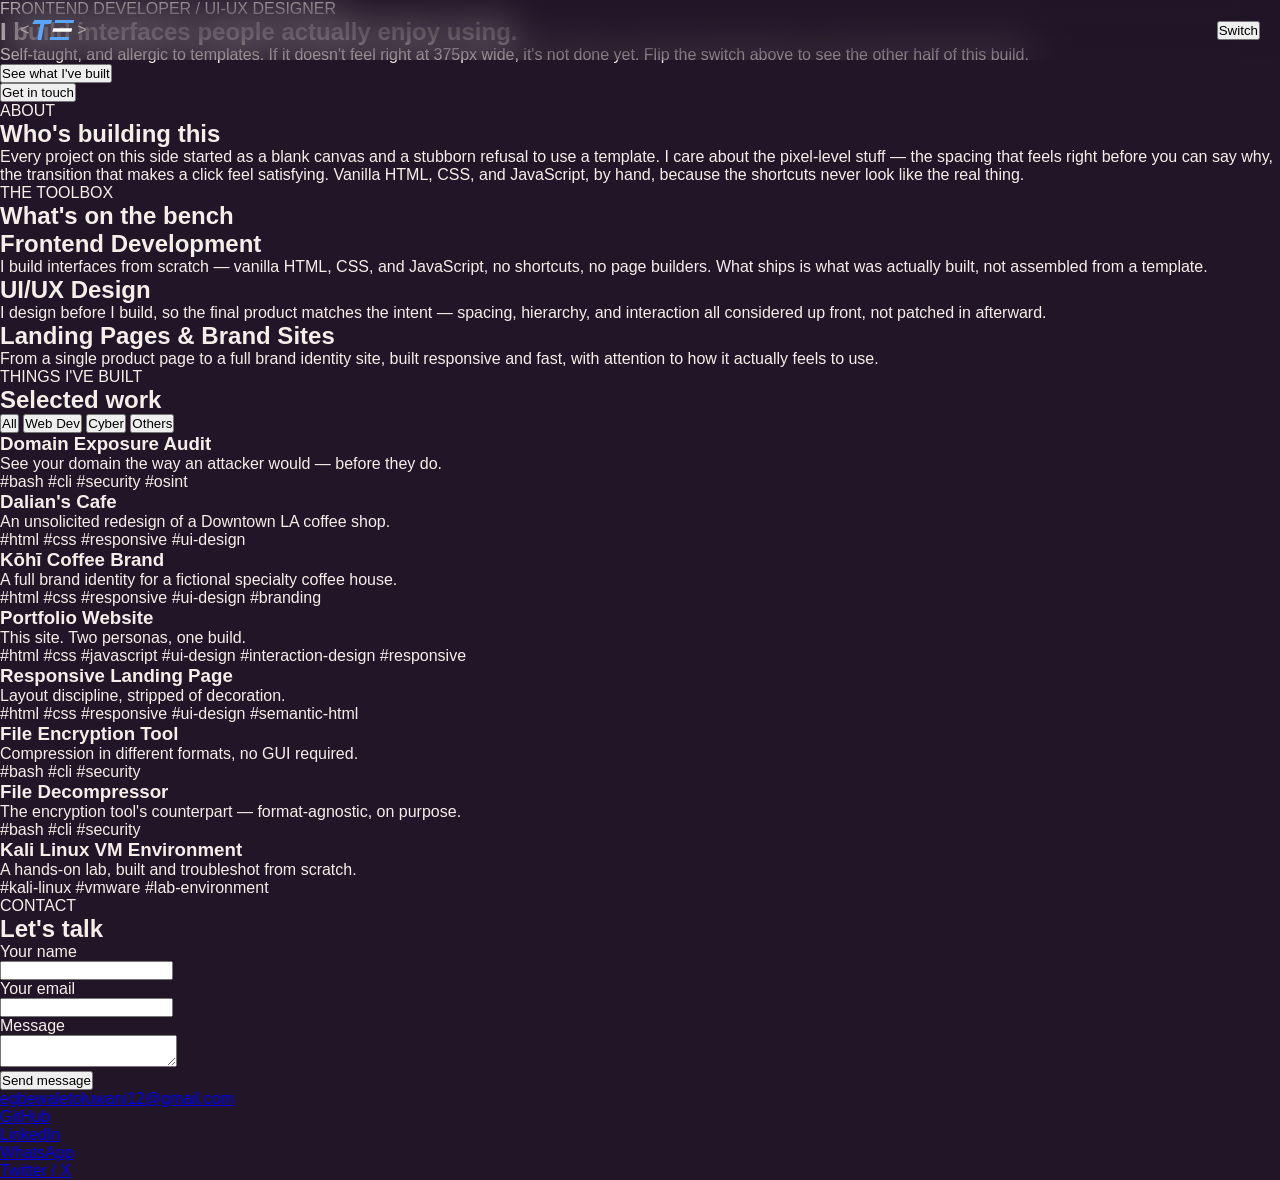
==== index.html @ 956146c7 "Add files via upload" ====
<!DOCTYPE html>
<html lang="en" data-mode="studio">
<head>
    <meta charset="UTF-8">
    <meta name="viewport" content="width=device-width, initial-scale=1.0">
    <title>Egbewale Toluwani</title>
    <link rel="shortcut icon" href="assets/img/photo_2026-06-14_12-41-26.jpg" type="image/x-icon">
    <link rel="stylesheet" href="css/theme.css">
    <link rel="stylesheet" href="css/main.css">
    <link rel="preconnect" href="https://fonts.googleapis.com">
    <link rel="preconnect" href="https://fonts.gstatic.com" crossorigin>
    <link href="https://fonts.googleapis.com/css2?family=JetBrains+Mono:ital,wght@0,100..800;1,100..800&display=swap" rel="stylesheet">
    <link href="https://fonts.googleapis.com/css2?family=Fraunces:ital,opsz,wght@0,9..144,100..900;1,9..144,100..900&display=swap" rel="stylesheet">
    <link href="https://fonts.googleapis.com/css2?family=Public+Sans:ital,wght@0,100..900;1,100..900&display=swap" rel="stylesheet">
</head>
<body>
    <header>
        <a href="#hero">
            <div class="logo">
                < <div class="logo-t"></div><div class="logo-e"><div class="logo-e-line"></div><div class="logo-e-line"></div><div class="logo-e-line"></div></div>>
            </div>
        </a>
        <button id="switchMode">Switch</button>
    </header>


    <section id="hero">
        <span id="hero-eyebrow" class="eyebrow"></span>
        <h1 id="hero-line"></h1>
        <p id="hero-lead"></p>
        <a href="#projects"><button>See what I've built</button></a>
        <br>
        <a href="#contact"><button>Get in touch</button></a>
    </section>


    <section id="about">
        <span class="eyebrow">ABOUT</span>
        <h2 class="heading">Who's building this</h2>
        <p id="about-bio"></p>
    </section>


    <section id="toolbox">
        <span class="eyebrow">THE TOOLBOX</span>
        <h2 id="bring-heading" class="heading"></h2>
        <div id="roles-grid"></div>
    </section>


    <section id="projects">
        <span class="eyebrow">THINGS I'VE BUILT</span>
        <h2 class="heading">Selected work</h2>
        <div class="filter-row">
            <button class="filter-chip" data-filter="all">All</button>
            <button class="filter-chip" data-filter="webdev">Web Dev</button>
            <button class="filter-chip" data-filter="cyber">Cyber</button>
            <button class="filter-chip" data-filter="others">Others</button>
        </div>
        <div id="projects-grid"></div>
    </section>


    <section id="contact">
        <span class="eyebrow">CONTACT</span>
        <h2 class="heading">Let's talk</h2>
        <div id="contact-body">
            <form action="" method="post">
                <p>Your name</p>
                <input type="text" required>
                <p>Your email</p>
                <input type="email" name="" id="" required>
                <p>Message</p>
                <textarea name="" id=""></textarea>
                <br>
                <button type="submit">Send message</button>
            </form>
            <div class="links" style="display: flex; flex-direction: column;">
                <a href="mailto:egbewaletoluwani12@gmail.com">egbewaletoluwani12@gmail.com</a>
                <a href="https://github.com/EgbewaleToluwani">GitHub</a>
                <a href="https://www.linkedin.com/in/toluwani-egbewale-62b331400">LinkedIn</a>
                <a href="https://wa.me/2348104791861">WhatsApp</a>
                <a href="https://x.com/toluegbewale">Twitter / X</a>
            </div>
        </div>
    </section>


    <script src="js/data/projects.js"></script>
    <script src="js/data/roles.js"></script>
    <script src="js/data/copy.js"></script>
    <script src="js/main.js"></script>
</body>
</html>
---- css/theme.css ----
:root[data-mode="studio"] {
    --bg: #211527;
    --text: #f6efe9;
    --accent: #ff7a66;
    --eyebrow: #AA544E;
    --margin-top: 190px;
    --heroLineSize: 41px;
    --heroLineFont: 'Times New Roman', Times, serif;
    --heroLineLineHeight: 45px;
    --white: #F6EFE9;
    --heroLeadColor: #C5B3C9;
    --heroLeadFont: Arial;
    --heroLeadSize: 14px;
    --projectsButton: #FD8265, #F5B061;
    --contactButtonBorder: #FD8265;
    --headingsFont:  "Fraunces", serif;
    --aboutBioColor: #C5B3C9;
    --aboutBioFont: "Public Sans", sans-serif;
    --aboutBioHeight: 26px;
    --roleCardBack: #34213C;
    --roleCardHead: "Fraunces", serif;
    --roleCardHeadC: #F4B860;
    --roleCardBody: "Public Sans", sans-serif;
    --roleCardBodyC: #C5B3C9;
    --filterChipBack: #2C1C33;
    --tagsBack: #512D42;
}

:root[data-mode="ops"] {
    --bg: #071a1d;
    --text: #e4fbf5;
    --accent: #39e1c9;
    --eyebrow: #29A292;
    --margin-top: 130px;
    --heroLineSize: 41px;
    --heroLineFont: "JetBrains Mono", monospace;
    --heroLineLineHeight: 47px;
    --white: #E4FBF5;
    --heroLeadColor: #7FB8AE;
    --heroLeadFont: "JetBrains Mono", monospace;
    --heroLeadSize: 14px;
    --projectsButton: #50DCB9, #DABD5C;
    --contactButtonBorder: #185D57;
    --headingsFont:  "JetBrains Mono", monospace;
    --aboutBioColor: #7FB8AE;
    --aboutBioFont: "JetBrains Mono", monospace;
    --aboutBioHeight: 28px;
    --roleCardBack: #103038;
    --roleCardHead: "JetBrains Mono", monospace;
    --roleCardHeadC: #F2B84B;
    --roleCardBody: "JetBrains Mono", monospace;
    --roleCardBodyC: #7FB8AE;
    --filterChipBack: #0D262A;
    --tagsBack: #16484C;
}

body {
    background: var(--bg);
    color: var(--text);
    font-family: sans-serif;
    transition: background 400ms ease, color 400ms ease;
}

/* 
F6EFE9
TNR
40px




*/
---- css/main.css ----
* {
    margin: 0;
    padding: 0;
    box-sizing: border-box;
}

header {
    position: fixed;
    top: 0;
    left: 0;
    z-index: 10;
    width: 100%;
    height: 60px;
    padding: 0 20px;
    backdrop-filter: blur(20px);
    display: flex;
    align-items: center;
    justify-content: space-between;

}

header a {
    text-decoration: none;
    color: #AEA5A7;
}

.logo {
    display: flex;
    align-items: center;
}

.logo-t {
    margin-left: 3px;
    background: #58A6FF;
    height: 20px;
    width: 20px;
    clip-path: polygon(10% 0, 100% 0, 90% 20%, 60% 20%, 45% 100%, 25% 100%, 40% 20%, 0 20%);
}

.logo-e {
    display: flex;
    flex-direction: column;
    gap: 5px;
    margin-right: 3px;
}

.logo-e-line {
    background: #58A6FF;
    height: 3.5px;
    width: 20px;
    clip-path: polygon(5% 0, 100% 0, 95% 100%, 0 100%);
}

.logo-e-line:first-of-type {
    margin-left: 2px;
}

.logo-e-line:nth-of-type(2) {
    margin-left: 0px;
    background: white;
}

.logo-e-line:last-of-type {
    margin-left: -3px;
}










@media (max-width: 768px) {
    header {
        font-size: 12px;
    }

    .logo-t {
        width: 15px;
        height: 15px;
    }

    .logo-e {
        gap: 3px;
    }

    .logo-e-line {
        width: 15px;
        height: 3px;
    }

    section {
        margin-bottom: 155px;
    }

    #hero {
        margin-top: var(--margin-top);
        padding: 0 25px;
    }

    .eyebrow {
        color: var(--accent);
        font-size: 12.6px;
        font-family: "JetBrains Mono", monospace;
        letter-spacing: 0.5px;
    }

    #hero-line {
        margin: 20px 0;
        color: var(--white);
        line-height: var(--heroLineLineHeight);
        font-size: var(--heroLineSize);
        font-family: var(--heroLineFont)
    }

    #hero-lead {
        color: var(--heroLeadColor);
        font-size: var(--heroLeadSize);
        font-family: var(--heroLeadFont);
        line-height: 23px;
    }

    #hero button  {
        padding: 15px 20px;
        border-radius: 25px;
        font-family: "JetBrains Mono", monospace;
        font-size: 14px;
    }

    #hero a:first-of-type button {
        background: linear-gradient(90deg, var(--projectsButton));
        border: none;
        margin: 20px 0 10px;
    }

    #hero a:last-of-type button {
        border: 2px solid var(--contactButtonBorder);
        color: var(--white);
        background: transparent;
    }

    .heading {
        font-family: var(--headingsFont);
        font-size: 30px;
        margin: 10px 0 35px;
        color: var(--white);
    }

    #about-bio {
        color: var(--aboutBioColor);
        font-family: var(--aboutBioFont);
        line-height: var(--aboutBioHeight);
    }

    .role-card {
        background: var(--roleCardBack);
        margin-bottom: 20px;
        padding: 20px 25px;
        border-radius: 20px;
    }

    .role-card h2 {
        color: var(--roleCardHeadC);
        font-size: 22px;
        font-family: var(--roleCardHead);
        margin-bottom: 10px;
    }

    .role-card p {
        font-size: 14px;
        font-family: var(--roleCardBody);
        color: var(--roleCardBodyC);
        line-height: 20px;
    }

    .filter-chip {
        padding: 8px 12px;
        border-radius: 25px;
        font-family: "JetBrains Mono", monospace;
        font-size: 14px;
        margin-bottom: 20px;
        background: var(--filterChipBack);
        border: none;
        color: var(--roleCardBodyC);
    }

    .active {
        background: linear-gradient(90deg, var(--projectsButton));
        color: black;
    }

    .project-card {
        background: var(--roleCardBack);
        margin-bottom: 20px;
        padding: 20px 25px;
        border-radius: 20px;
    }

    .project-card h3 {
        color: var(--white);
        font-family: var(--roleCardHead);
        font-size: 22px;
    }

    .project-card p {
        color: var(--roleCardBodyC);
        font-family: var(--aboutBioFont);
        font-size: 14px;
        margin: 10px 0 15px;
    }

    .project-card span {
        margin-right: 5px;
        line-height: 35px;
        color: var(--accent);
        background: var(--tagsBack);
        padding: 5px 10px;
        border-radius: 20px;
        font-size: 14px;
    }
}
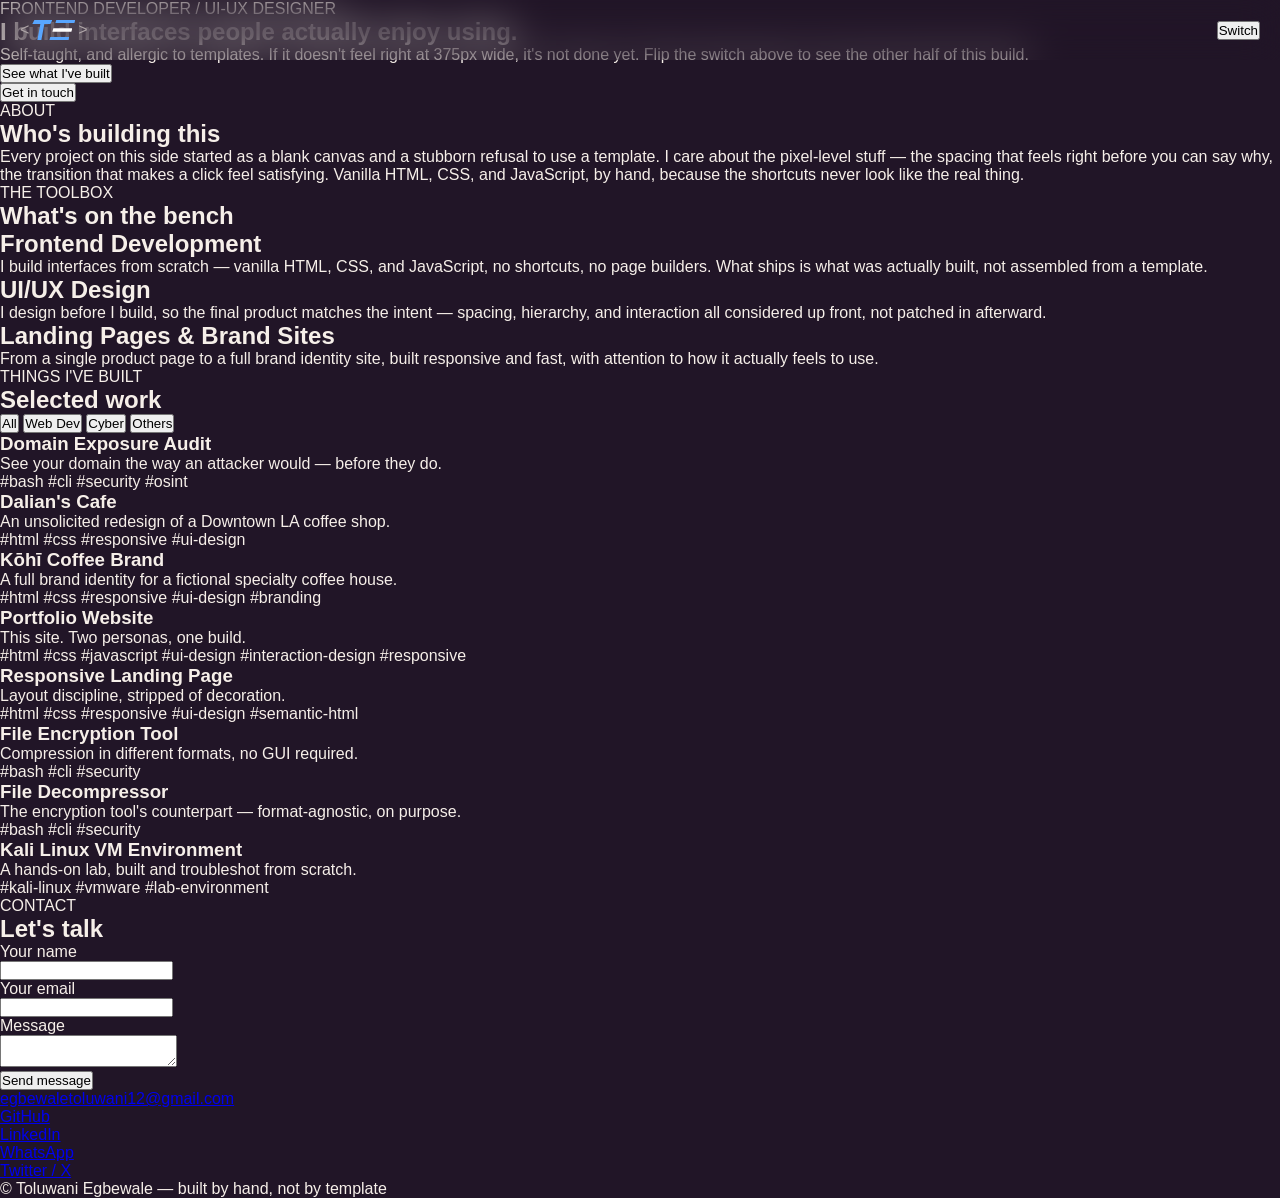
==== commit b9ba289f: "Add files via upload" ====
--- a/index.html
+++ b/index.html
@@ -71,7 +71,7 @@
                 <p>Your email</p>
                 <input type="email" name="" id="" required>
                 <p>Message</p>
-                <textarea name="" id=""></textarea>
+                <textarea name="" id="" required></textarea>
                 <br>
                 <button type="submit">Send message</button>
             </form>
@@ -85,6 +85,8 @@
         </div>
     </section>
 
+    <footer class="site-footer">© Toluwani Egbewale — built by hand, not by template</footer>
+
 
     <script src="js/data/projects.js"></script>
     <script src="js/data/roles.js"></script>
--- a/css/theme.css
+++ b/css/theme.css
@@ -5,11 +5,11 @@
     --eyebrow: #AA544E;
     --margin-top: 190px;
     --heroLineSize: 41px;
-    --heroLineFont: 'Times New Roman', Times, serif;
+    --heroLineFont: "Fraunces", serif;
     --heroLineLineHeight: 45px;
     --white: #F6EFE9;
     --heroLeadColor: #C5B3C9;
-    --heroLeadFont: Arial;
+    --heroLeadFont: "Public Sans", sans-serif;
     --heroLeadSize: 14px;
     --projectsButton: #FD8265, #F5B061;
     --contactButtonBorder: #FD8265;
@@ -24,6 +24,9 @@
     --roleCardBodyC: #C5B3C9;
     --filterChipBack: #2C1C33;
     --tagsBack: #512D42;
+    --formTextColor: #C5B3C9;
+    --formInputBack: #2C1C33;
+    --footerColor: #C5B3C9;
 }
 
 :root[data-mode="ops"] {
@@ -52,6 +55,9 @@
     --roleCardBodyC: #7FB8AE;
     --filterChipBack: #0D262A;
     --tagsBack: #16484C;
+    --formTextColor: #7FB8AE;
+    --formInputBack: #0D262A;
+    --footerColor: #7FB8AE;
 }
 
 body {
--- a/css/main.css
+++ b/css/main.css
@@ -52,7 +52,7 @@
 }
 
 .logo-e-line:first-of-type {
-    margin-left: 2px;
+    margin-left: 3px;
 }
 
 .logo-e-line:nth-of-type(2) {
@@ -221,4 +221,72 @@
         border-radius: 20px;
         font-size: 14px;
     }
+
+    #contact {
+        margin-bottom: 85px;
+    }
+
+    form p {
+        color: var(--formTextColor);
+        font-size: 13px;
+        font-family: "JetBrains Mono", monospace;;
+    }
+
+    form input {
+        width: 100dvw;
+        height: 45px;
+        border-radius: 10px;
+        padding-left: 10px;
+        margin: 5px 0 15px;
+        background: var(--formInputBack);
+        border: none;
+        color: var(--white);
+    }
+
+    form textarea {
+        min-width: 100dvw;
+        max-width: 100dvw;
+        min-height: 120px;
+        border-radius: 10px;
+        padding-top: 10px;
+        padding-left: 10px;
+        margin: 5px 0 20px;
+        background: var(--formInputBack);
+        border: none;
+        color: var(--white);
+    }
+
+    form button {
+        width: 100dvw;
+        background: linear-gradient(90deg, var(--projectsButton));
+        height: 45px;
+        border-radius: 20px;
+        text-align: start;
+        padding-left: 20px;
+        font-family: "JetBrains Mono", monospace;
+        font-size: 14px;
+    }
+
+    .links {
+        margin-top: 40px;
+    }
+
+    .links a {
+        margin-bottom: 10px;
+        background: linear-gradient(90deg, var(--projectsButton) 90%);
+        -webkit-background-clip: text;
+        -webkit-text-fill-color: transparent;
+        text-decoration: none;
+        font-family: "JetBrains Mono", monospace;
+        font-size: 14px;
+    }
+
+    footer {
+        color: var(--footerColor);
+        font-family: "JetBrains Mono", monospace;
+        font-size: 13px;
+        text-align: center;
+        line-height: 22px;
+        padding-bottom: 25px;
+    }
 }
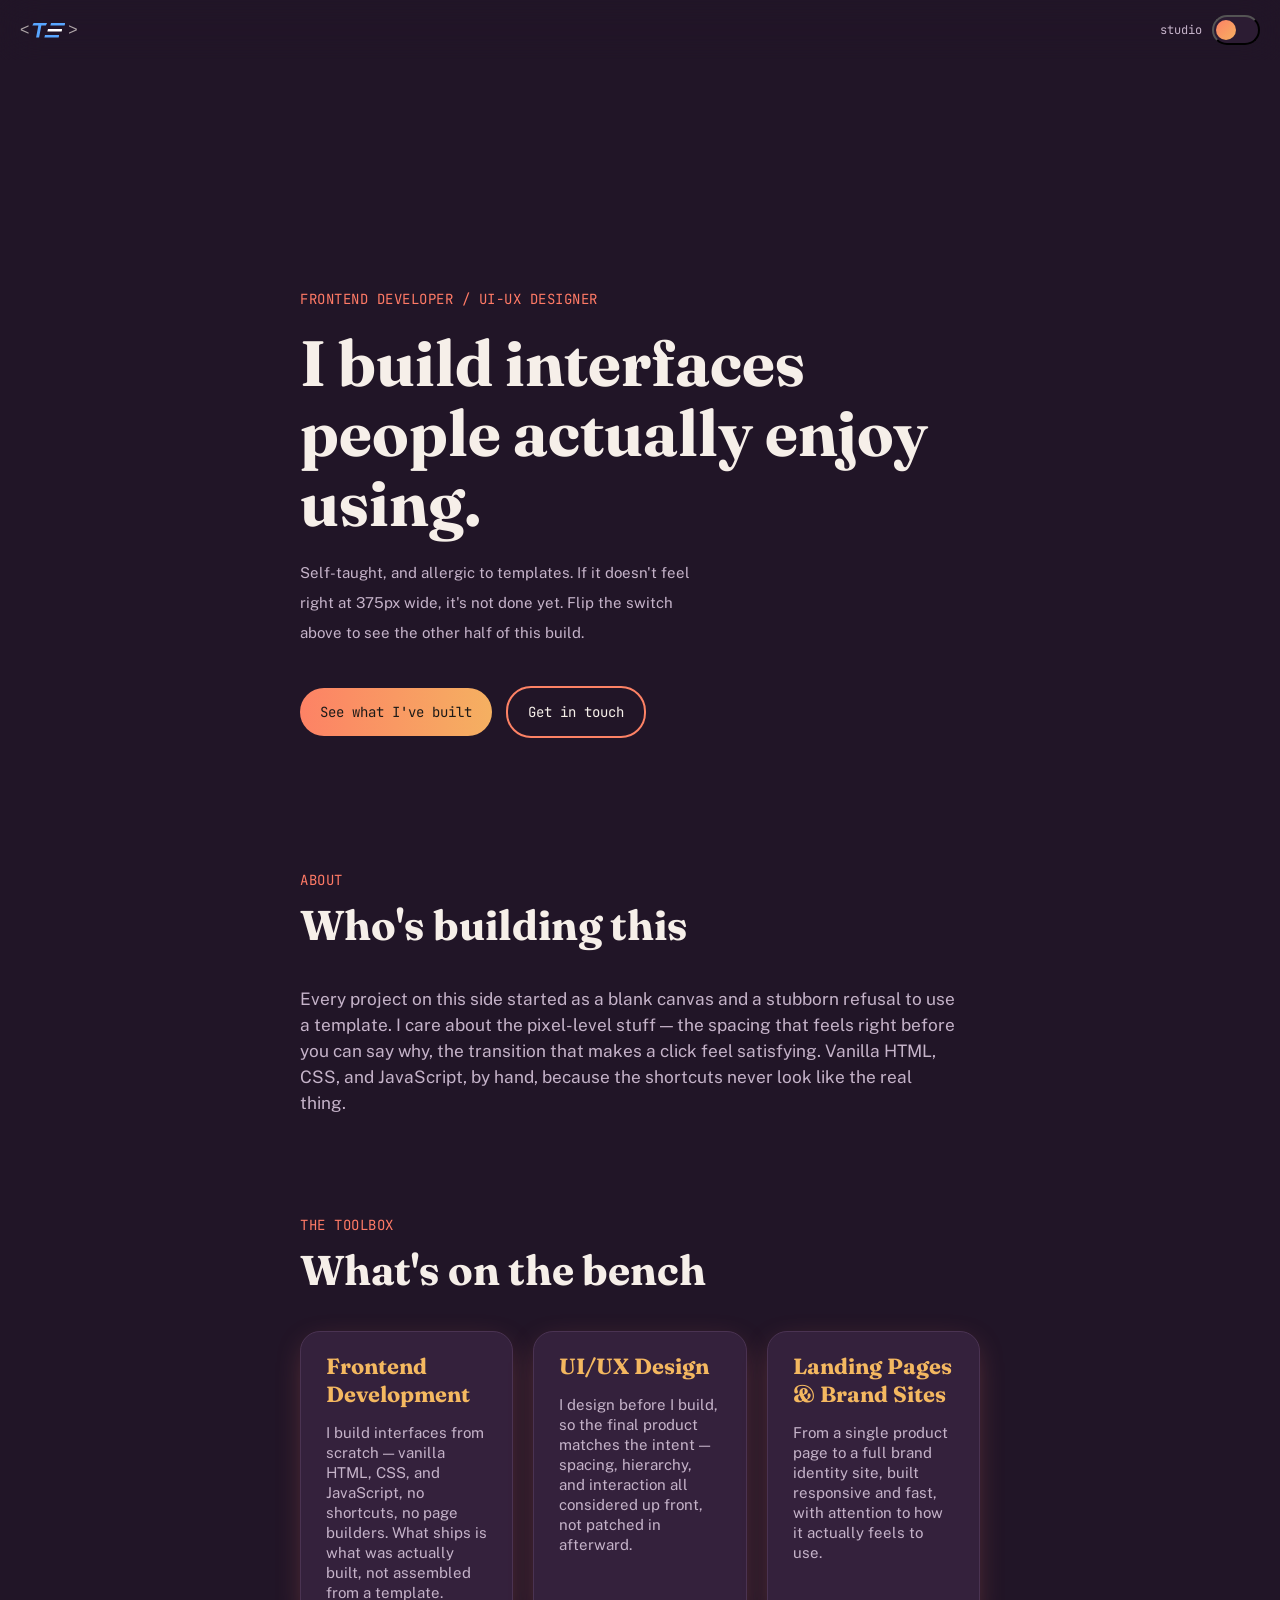
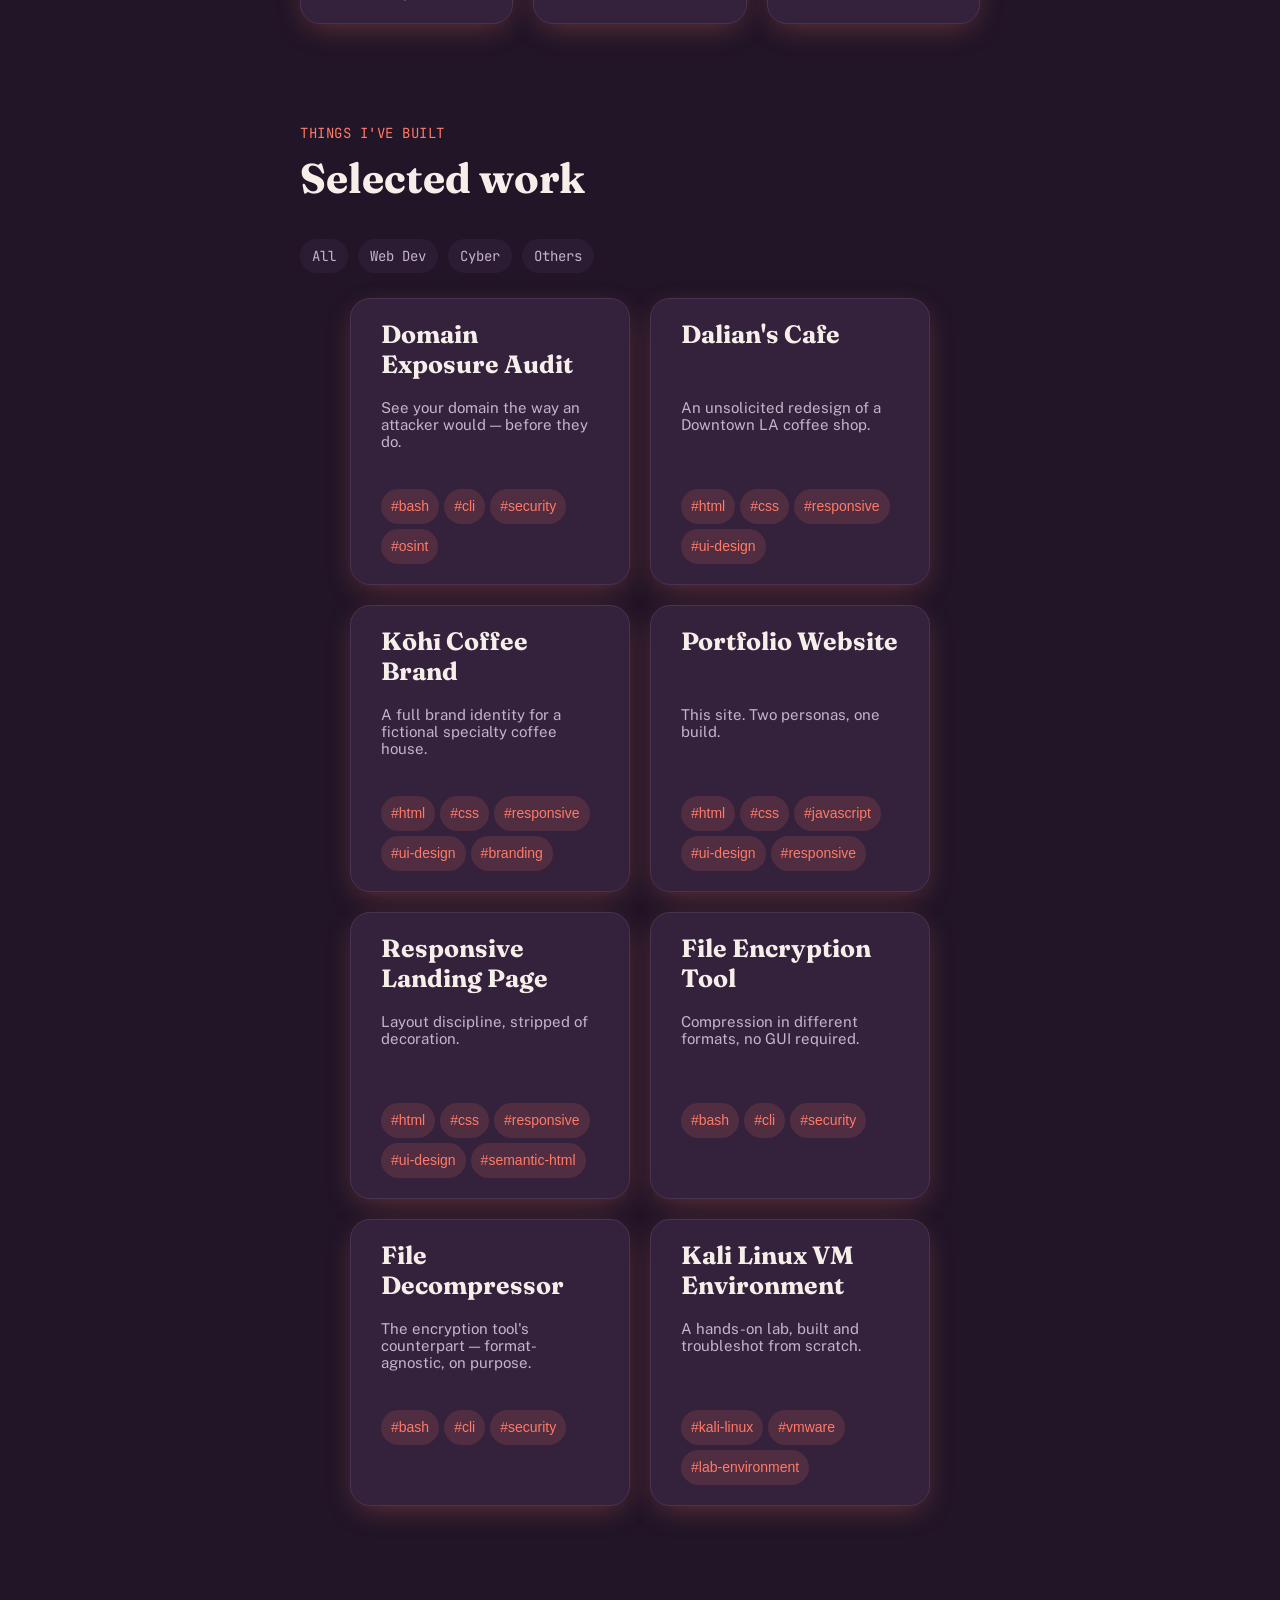
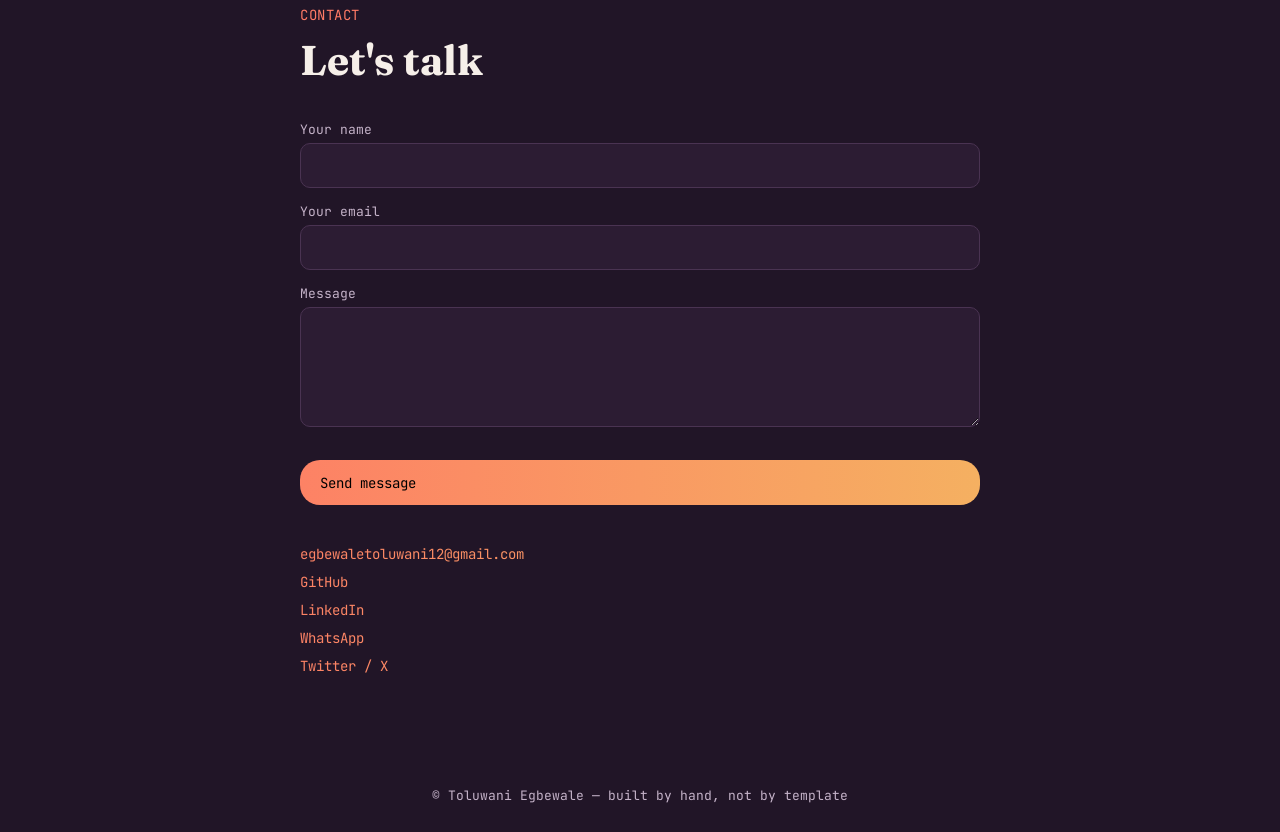
==== commit 0cfda21a: "Add files via upload" ====
--- a/index.html
+++ b/index.html
@@ -20,7 +20,10 @@
                 < <div class="logo-t"></div><div class="logo-e"><div class="logo-e-line"></div><div class="logo-e-line"></div><div class="logo-e-line"></div></div>>
             </div>
         </a>
-        <button id="switchMode">Switch</button>
+        <div class="mode-toggle">
+            <span id="mode-label">studio</span>
+            <button id="switchMode"></button>
+        </div>
     </header>
 
 
@@ -28,9 +31,10 @@
         <span id="hero-eyebrow" class="eyebrow"></span>
         <h1 id="hero-line"></h1>
         <p id="hero-lead"></p>
-        <a href="#projects"><button>See what I've built</button></a>
-        <br>
-        <a href="#contact"><button>Get in touch</button></a>
+        <div class="hero-buttons">
+            <a href="#projects"><button>See what I've built</button></a>
+            <a href="#contact"><button>Get in touch</button></a>
+        </div>
     </section>
 
 
--- a/css/theme.css
+++ b/css/theme.css
@@ -2,8 +2,9 @@
     --bg: #211527;
     --text: #f6efe9;
     --accent: #ff7a66;
-    --eyebrow: #AA544E;
+    --eyebrow: #FF7A66;
     --margin-top: 190px;
+    --largeMargin-top: 290px;
     --heroLineSize: 41px;
     --heroLineFont: "Fraunces", serif;
     --heroLineLineHeight: 45px;
@@ -27,14 +28,18 @@
     --formTextColor: #C5B3C9;
     --formInputBack: #2C1C33;
     --footerColor: #C5B3C9;
+    --cardBorder: #4A3352;
+    --cardGlow: 0 8px 30px -8px rgba(255, 122, 102, 0.35);
+    --switchGlow: 0 0 12px rgba(255, 122, 102, 0.45);
 }
 
 :root[data-mode="ops"] {
     --bg: #071a1d;
     --text: #e4fbf5;
     --accent: #39e1c9;
-    --eyebrow: #29A292;
+    --eyebrow: #39E1C9;
     --margin-top: 130px;
+    --largeMargin-top: 230px;
     --heroLineSize: 41px;
     --heroLineFont: "JetBrains Mono", monospace;
     --heroLineLineHeight: 47px;
@@ -58,6 +63,9 @@
     --formTextColor: #7FB8AE;
     --formInputBack: #0D262A;
     --footerColor: #7FB8AE;
+    --cardBorder: #1C4A4A;
+    --cardGlow: 0 8px 30px -8px rgba(57, 225, 201, 0.35);
+    --switchGlow: 0 0 12px rgba(57, 225, 201, 0.45);
 }
 
 body {
--- a/css/main.css
+++ b/css/main.css
@@ -4,6 +4,17 @@
     box-sizing: border-box;
 }
 
+html { scroll-behavior: smooth; }
+
+body {
+    background: var(--bg);
+    color: var(--text);
+    font-family: sans-serif;
+    transition: background 400ms ease, color 400ms ease;
+    overflow-x: hidden;
+}
+
+/* -------------------- header / logo -------------------- */
 header {
     position: fixed;
     top: 0;
@@ -16,277 +27,435 @@
     display: flex;
     align-items: center;
     justify-content: space-between;
-
-}
-
-header a {
-    text-decoration: none;
-    color: #AEA5A7;
-}
-
-.logo {
-    display: flex;
-    align-items: center;
-}
+}
+
+header a { text-decoration: none; color: #AEA5A7; }
+
+.logo { display: flex; align-items: center; }
 
 .logo-t {
     margin-left: 3px;
     background: #58A6FF;
-    height: 20px;
-    width: 20px;
+    height: 15px;
+    width: 15px;
     clip-path: polygon(10% 0, 100% 0, 90% 20%, 60% 20%, 45% 100%, 25% 100%, 40% 20%, 0 20%);
 }
 
 .logo-e {
     display: flex;
     flex-direction: column;
-    gap: 5px;
+    gap: 3px;
     margin-right: 3px;
 }
 
 .logo-e-line {
     background: #58A6FF;
-    height: 3.5px;
+    height: 3px;
+    width: 15px;
+    clip-path: polygon(5% 0, 100% 0, 95% 100%, 0 100%);
+}
+
+.logo-e-line:first-of-type { margin-left: 3px; }
+.logo-e-line:nth-of-type(2) { margin-left: 0px; background: white; }
+.logo-e-line:last-of-type { margin-left: -3px; }
+
+#mode-label { display: none; }
+
+.mode-toggle {
+    display: flex;
+    align-items: center;
+    gap: 10px;
+}
+
+#switchMode {
+    position: relative;
+    width: 48px;
+    height: 30px;
+    padding: 0;
+    border-radius: 999px;
+    /* border: none; */
+    background: var(--filterChipBack);
+}
+
+#switchMode::after {
+    content: '';
+    position: absolute;
+    top: 3px;
+    left: 2px;
     width: 20px;
-    clip-path: polygon(5% 0, 100% 0, 95% 100%, 0 100%);
-}
-
-.logo-e-line:first-of-type {
-    margin-left: 3px;
-}
-
-.logo-e-line:nth-of-type(2) {
-    margin-left: 0px;
-    background: white;
-}
-
-.logo-e-line:last-of-type {
-    margin-left: -3px;
-}
-
-
-
-
-
-
-
-
-
-
-@media (max-width: 768px) {
-    header {
+    height: 20px;
+    border-radius: 50%;
+    background: linear-gradient(135deg, var(--projectsButton));
+    transition: transform 200ms ease;
+}
+
+#switchMode:hover {
+    border-color: var(--accent);
+    box-shadow: var(--switchGlow);
+}
+
+:root[data-mode="ops"] #switchMode::after {
+    transform: translateX(22px);
+}
+
+/* -------------------- sections, general -------------------- */
+section {
+    padding: 0 25px;
+    margin-bottom: 100px;
+}
+
+.eyebrow {
+    display: block;
+    color: var(--eyebrow);
+    font-size: 12.6px;
+    font-family: "JetBrains Mono", monospace;
+    letter-spacing: 0.5px;
+    margin-bottom: 10px;
+}
+
+.heading {
+    font-family: var(--headingsFont);
+    font-size: 30px;
+    margin: 10px 0 35px;
+    color: var(--white);
+}
+
+/* -------------------- hero -------------------- */
+#hero {
+    margin-top: var(--margin-top);
+    padding: 0 25px;
+}
+
+#hero-line {
+    margin: 20px 0;
+    color: var(--white);
+    line-height: var(--heroLineLineHeight);
+    font-size: var(--heroLineSize);
+    font-family: var(--heroLineFont);
+}
+
+#hero-lead {
+    color: var(--heroLeadColor);
+    font-size: var(--heroLeadSize);
+    font-family: var(--heroLeadFont);
+    line-height: 23px;
+    max-width: 46ch;
+}
+
+#hero a { display: inline-block; text-decoration: none; }
+
+#hero button {
+    padding: 15px 20px;
+    border-radius: 25px;
+    font-family: "JetBrains Mono", monospace;
+    font-size: 14px;
+    cursor: pointer;
+}
+
+#hero a:first-of-type button {
+    background: linear-gradient(90deg, var(--projectsButton));
+    border: none;
+    margin: 20px 10px 10px 0;
+    color: #1C1A18;
+}
+
+#hero a:first-of-type button:hover {
+    box-shadow: var(--cardGlow);
+}
+
+#hero a:last-of-type button {
+    border: 2px solid var(--contactButtonBorder);
+    color: var(--white);
+    background: transparent;
+    transition: box-shadow 200ms ease;
+}
+
+#hero a:last-of-type button:hover {
+    box-shadow: var(--switchGlow);
+}
+
+/* -------------------- about -------------------- */
+#about-bio {
+    color: var(--aboutBioColor);
+    font-family: var(--aboutBioFont);
+    line-height: var(--aboutBioHeight);
+    max-width: 60ch;
+}
+
+/* -------------------- toolbox / roles -------------------- */
+#roles-grid {
+    display: grid;
+    gap: 20px;
+}
+
+.role-card {
+    background: var(--roleCardBack);
+    padding: 20px 25px;
+    border-radius: 20px;
+    border: 1px solid var(--cardBorder);
+    box-shadow: var(--cardGlow);
+    transition: border-color 200ms ease, transform 200ms ease;
+}
+
+.role-card:hover {
+    border-color: var(--accent);
+    transform: translateY(-3px);
+}
+
+.role-card h2 {
+    color: var(--roleCardHeadC);
+    font-size: 22px;
+    font-family: var(--roleCardHead);
+    margin-bottom: 10px;
+}
+
+.role-card p {
+    font-size: 14px;
+    font-family: var(--roleCardBody);
+    color: var(--roleCardBodyC);
+    line-height: 20px;
+}
+
+/* -------------------- projects -------------------- */
+.filter-row {
+    display: flex;
+    flex-wrap: wrap;
+    gap: 10px;
+    margin-bottom: 25px;
+}
+
+.filter-chip {
+    padding: 8px 12px;
+    border-radius: 25px;
+    font-family: "JetBrains Mono", monospace;
+    font-size: 14px;
+    background: var(--filterChipBack);
+    border: none;
+    color: var(--roleCardBodyC);
+    cursor: pointer;
+    transition: border-color 200ms ease;
+}
+
+.filter-chip:hover { border-color: var(--accent); }
+
+.filter-chip.active {
+    background: linear-gradient(90deg, var(--projectsButton));
+    border-color: transparent;
+    color: black;
+    box-shadow: var(--cardGlow);
+}
+
+#projects-grid {
+    display: grid;
+    gap: 20px;
+}
+
+.project-card {
+    background: var(--roleCardBack);
+    padding: 20px 25px;
+    border-radius: 20px;
+    border: 1px solid var(--cardBorder);
+    box-shadow: var(--cardGlow);
+    transition: border-color 200ms ease, transform 200ms ease;
+}
+
+.project-card:hover {
+    border-color: var(--accent);
+    transform: translateY(-3px);
+}
+
+.project-card h3 {
+    color: var(--white);
+    font-family: var(--roleCardHead);
+    font-size: 22px;
+}
+
+.project-card p {
+    color: var(--roleCardBodyC);
+    font-family: var(--aboutBioFont);
+    font-size: 14px;
+    margin: 10px 0 15px;
+}
+
+.project-card > div {
+    display: flex;
+    flex-wrap: wrap;
+    gap: 5px;
+}
+
+.project-card span {
+    line-height: 35px;
+    color: var(--accent);
+    background: var(--tagsBack);
+    padding: 0px 10px;
+    border-radius: 20px;
+    font-size: 14px;
+}
+
+/* -------------------- contact -------------------- */
+form { display: flex; flex-direction: column; }
+
+form p {
+    color: var(--formTextColor);
+    font-size: 13px;
+    font-family: "JetBrains Mono", monospace;
+}
+
+form input,
+form textarea {
+    width: 100%;
+    border-radius: 10px;
+    padding-left: 10px;
+    margin: 5px 0 15px;
+    background: var(--formInputBack);
+    border: 1px solid var(--cardBorder);
+    transition: border-color 200ms ease;
+    color: var(--white);
+    font-family: inherit;
+    font-size: 14px;
+}
+
+form input:focus,
+form textarea:focus {
+    outline: none;
+    border-color: var(--accent);
+}
+
+form input { height: 45px; }
+
+form textarea {
+    min-height: 120px;
+    padding-top: 10px;
+    resize: vertical;
+}
+
+form button {
+    width: 100%;
+    background: linear-gradient(90deg, var(--projectsButton));
+    border: none;
+    height: 45px;
+    border-radius: 20px;
+    text-align: start;
+    padding-left: 20px;
+    font-family: "JetBrains Mono", monospace;
+    font-size: 14px;
+    cursor: pointer;
+}
+
+form button:hover {
+    box-shadow: var(--cardGlow);
+}
+
+.links {
+    margin-top: 40px;
+    display: flex;
+    flex-direction: column;
+}
+
+.links a {
+    margin-bottom: 10px;
+    background: linear-gradient(90deg, var(--projectsButton) 90%);
+    -webkit-background-clip: text;
+    -webkit-text-fill-color: transparent;
+    text-decoration: none;
+    font-family: "JetBrains Mono", monospace;
+    font-size: 14px;
+}
+
+/* -------------------- footer -------------------- */
+footer {
+    color: var(--footerColor);
+    font-family: "JetBrains Mono", monospace;
+    font-size: 13px;
+    text-align: center;
+    line-height: 22px;
+    padding-bottom: 25px;
+}
+
+/* -------------------- larger screens -------------------- */
+@media (min-width: 768px) {
+    /* toggle becomes a pill + sliding dot, only from here up */
+    #mode-label {
+        display: inline;
+        font-family: "JetBrains Mono", monospace;
         font-size: 12px;
-    }
-
-    .logo-t {
-        width: 15px;
-        height: 15px;
-    }
-
-    .logo-e {
-        gap: 3px;
-    }
-
-    .logo-e-line {
-        width: 15px;
-        height: 3px;
-    }
-
-    section {
-        margin-bottom: 155px;
+        color: var(--roleCardBodyC);
+        text-transform: lowercase;
+    }
+
+    section, #hero {
+        max-width: 760px;
+        margin: 0 auto;
+        padding: 0 40px;
+        margin-bottom: 100px;
     }
 
     #hero {
-        margin-top: var(--margin-top);
-        padding: 0 25px;
+        margin-top: var(--largeMargin-top);
+        margin-bottom: 125px;
+    }
+
+    #hero-line {
+        font-size: 64px;
+        line-height: 70px;
+        width: 95%;
+    }
+
+    #hero-lead {
+        font-size: 15px;
+        line-height: 30px;
+    }
+
+    .hero-buttons {
+        margin-top: 20px;
     }
 
     .eyebrow {
-        color: var(--accent);
-        font-size: 12.6px;
-        font-family: "JetBrains Mono", monospace;
-        letter-spacing: 0.5px;
-    }
-
-    #hero-line {
-        margin: 20px 0;
-        color: var(--white);
-        line-height: var(--heroLineLineHeight);
-        font-size: var(--heroLineSize);
-        font-family: var(--heroLineFont)
-    }
-
-    #hero-lead {
-        color: var(--heroLeadColor);
-        font-size: var(--heroLeadSize);
-        font-family: var(--heroLeadFont);
-        line-height: 23px;
-    }
-
-    #hero button  {
-        padding: 15px 20px;
-        border-radius: 25px;
-        font-family: "JetBrains Mono", monospace;
         font-size: 14px;
     }
 
-    #hero a:first-of-type button {
-        background: linear-gradient(90deg, var(--projectsButton));
-        border: none;
-        margin: 20px 0 10px;
-    }
-
-    #hero a:last-of-type button {
-        border: 2px solid var(--contactButtonBorder);
-        color: var(--white);
-        background: transparent;
-    }
-
     .heading {
-        font-family: var(--headingsFont);
-        font-size: 30px;
-        margin: 10px 0 35px;
-        color: var(--white);
+        font-size: 41.6px;
     }
 
     #about-bio {
-        color: var(--aboutBioColor);
-        font-family: var(--aboutBioFont);
-        line-height: var(--aboutBioHeight);
+        font-size: 17.28px;
+    }
+
+    #roles-grid { 
+        grid-template-columns: repeat(3, 1fr); 
     }
 
     .role-card {
-        background: var(--roleCardBack);
-        margin-bottom: 20px;
-        padding: 20px 25px;
-        border-radius: 20px;
+        
     }
 
     .role-card h2 {
-        color: var(--roleCardHeadC);
         font-size: 22px;
-        font-family: var(--roleCardHead);
-        margin-bottom: 10px;
+        margin-bottom: 15px;
     }
 
     .role-card p {
-        font-size: 14px;
-        font-family: var(--roleCardBody);
-        color: var(--roleCardBodyC);
-        line-height: 20px;
-    }
-
-    .filter-chip {
-        padding: 8px 12px;
-        border-radius: 25px;
-        font-family: "JetBrains Mono", monospace;
-        font-size: 14px;
-        margin-bottom: 20px;
-        background: var(--filterChipBack);
-        border: none;
-        color: var(--roleCardBodyC);
-    }
-
-    .active {
-        background: linear-gradient(90deg, var(--projectsButton));
-        color: black;
+        font-size: 15px;
+    }
+
+    #projects-grid {
+        grid-template-columns: repeat(auto-fit, minmax(260px, 280px));
+        justify-content: center;
     }
 
     .project-card {
-        background: var(--roleCardBack);
-        margin-bottom: 20px;
-        padding: 20px 25px;
-        border-radius: 20px;
+        padding: 20px 30px;
     }
 
     .project-card h3 {
-        color: var(--white);
-        font-family: var(--roleCardHead);
-        font-size: 22px;
-    }
+        font-size: 25px;
+        min-height: 65px;
+    }   
 
     .project-card p {
-        color: var(--roleCardBodyC);
-        font-family: var(--aboutBioFont);
-        font-size: 14px;
-        margin: 10px 0 15px;
-    }
-
-    .project-card span {
-        margin-right: 5px;
-        line-height: 35px;
-        color: var(--accent);
-        background: var(--tagsBack);
-        padding: 5px 10px;
-        border-radius: 20px;
-        font-size: 14px;
-    }
-
-    #contact {
-        margin-bottom: 85px;
-    }
-
-    form p {
-        color: var(--formTextColor);
-        font-size: 13px;
-        font-family: "JetBrains Mono", monospace;;
-    }
-
-    form input {
-        width: 100dvw;
-        height: 45px;
-        border-radius: 10px;
-        padding-left: 10px;
-        margin: 5px 0 15px;
-        background: var(--formInputBack);
-        border: none;
-        color: var(--white);
-    }
-
-    form textarea {
-        min-width: 100dvw;
-        max-width: 100dvw;
-        min-height: 120px;
-        border-radius: 10px;
-        padding-top: 10px;
-        padding-left: 10px;
-        margin: 5px 0 20px;
-        background: var(--formInputBack);
-        border: none;
-        color: var(--white);
-    }
-
-    form button {
-        width: 100dvw;
-        background: linear-gradient(90deg, var(--projectsButton));
-        height: 45px;
-        border-radius: 20px;
-        text-align: start;
-        padding-left: 20px;
-        font-family: "JetBrains Mono", monospace;
-        font-size: 14px;
-    }
-
-    .links {
-        margin-top: 40px;
-    }
-
-    .links a {
-        margin-bottom: 10px;
-        background: linear-gradient(90deg, var(--projectsButton) 90%);
-        -webkit-background-clip: text;
-        -webkit-text-fill-color: transparent;
-        text-decoration: none;
-        font-family: "JetBrains Mono", monospace;
-        font-size: 14px;
-    }
-
-    footer {
-        color: var(--footerColor);
-        font-family: "JetBrains Mono", monospace;
-        font-size: 13px;
-        text-align: center;
-        line-height: 22px;
-        padding-bottom: 25px;
+        font-size: 15px;
+        margin: 15px 0 20px;
+        min-height: 70px;
     }
 }
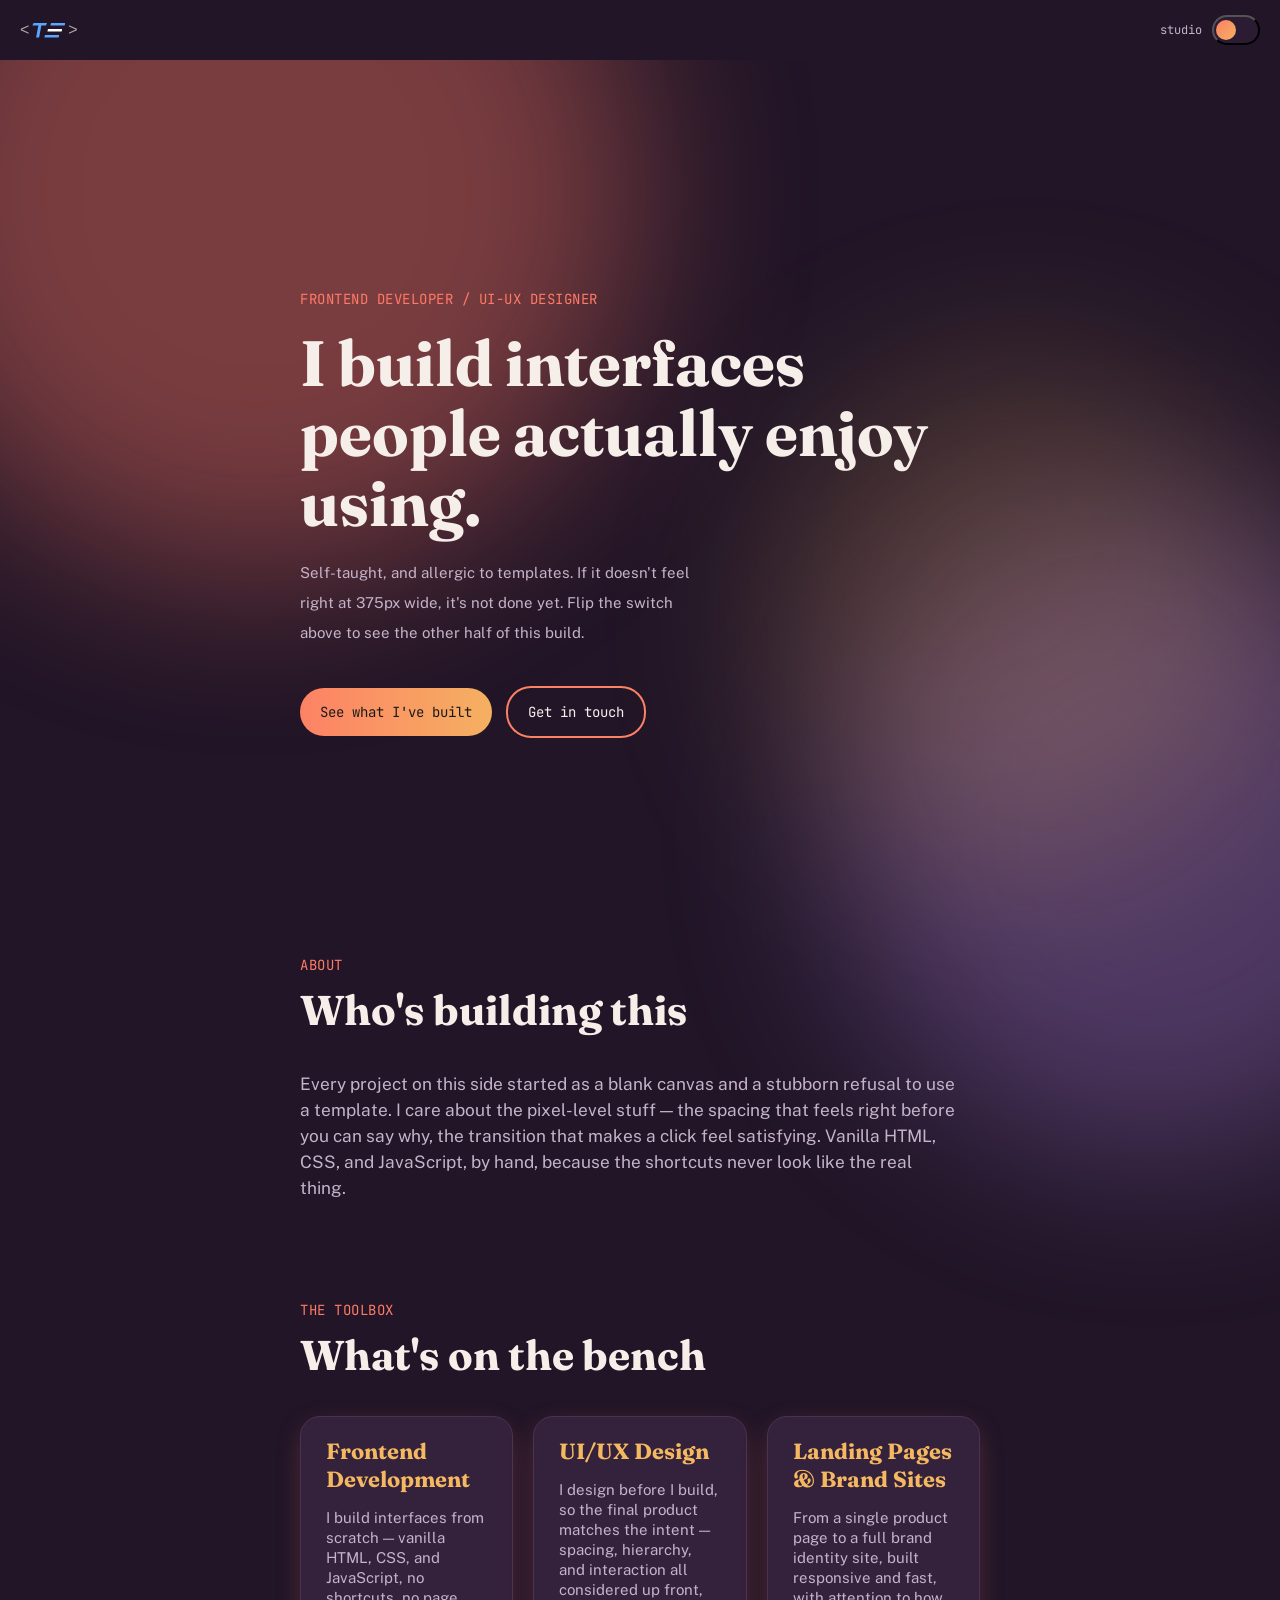
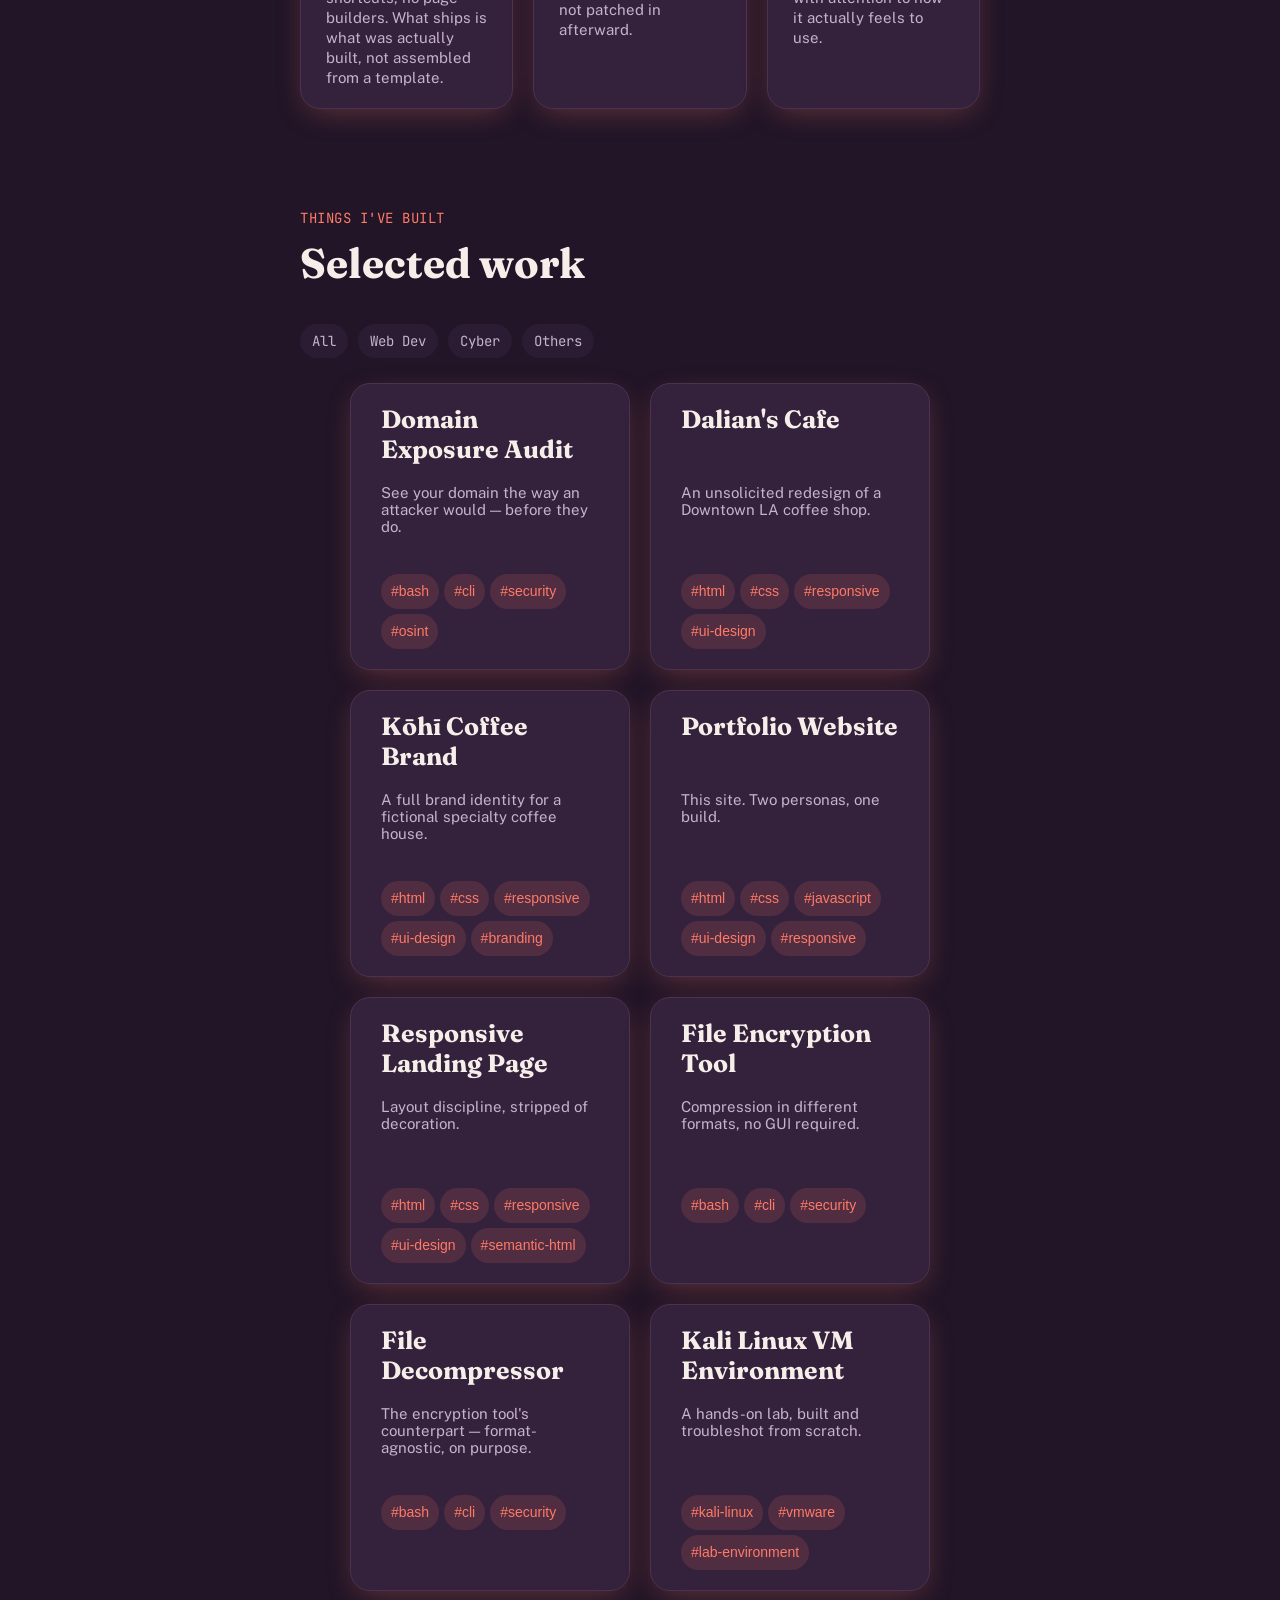
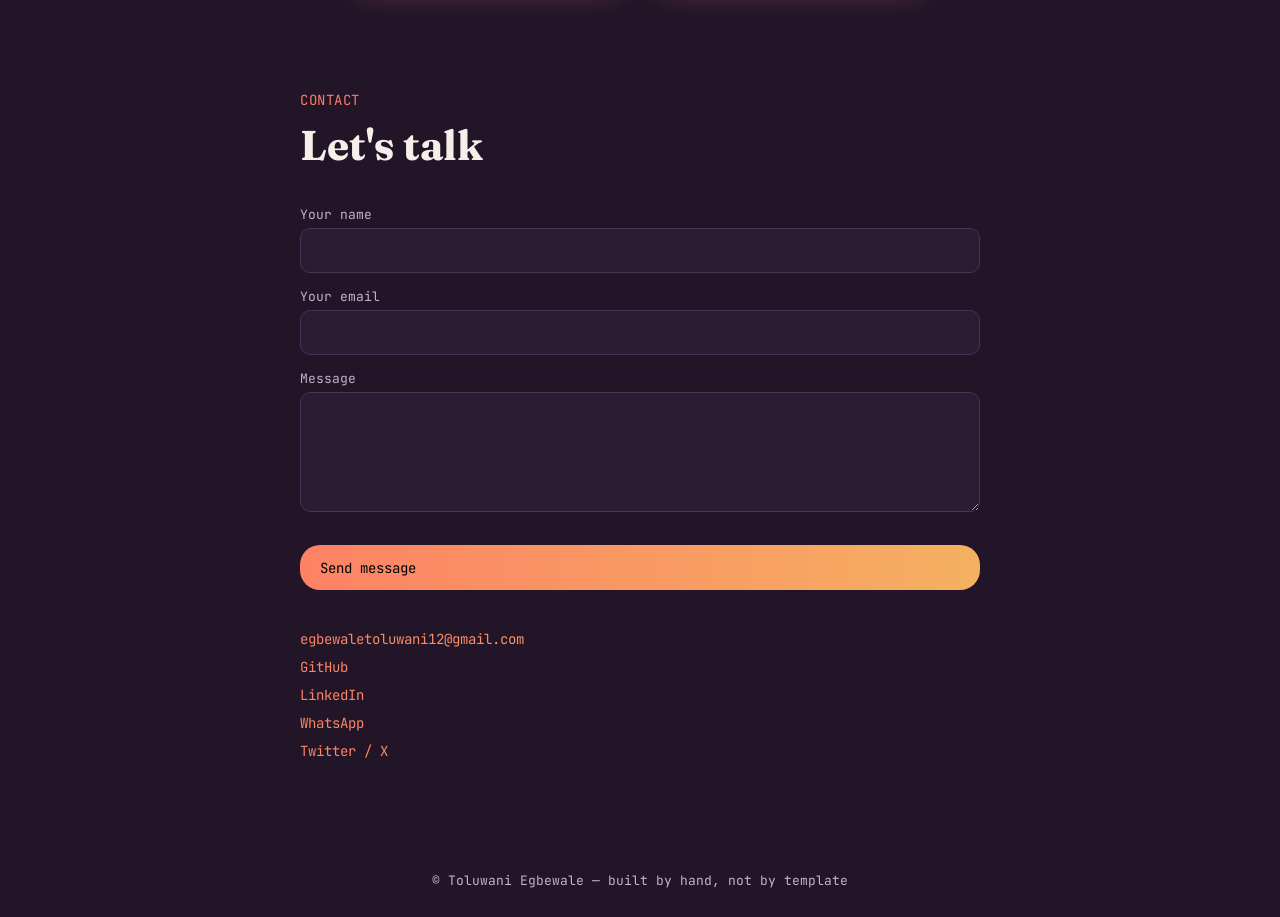
==== commit 11fcbeeb: "Add files via upload" ====
--- a/index.html
+++ b/index.html
@@ -14,6 +14,14 @@
     <link href="https://fonts.googleapis.com/css2?family=Public+Sans:ital,wght@0,100..900;1,100..900&display=swap" rel="stylesheet">
 </head>
 <body>
+    <div class="bg-decor" aria-hidden="true">
+        <span class="blob blob-1"></span>
+        <span class="blob blob-2"></span>
+        <span class="blob blob-3"></span>
+        <span class="grid-overlay"></span>
+        <span class="scan-line"></span>
+    </div>
+
     <header>
         <a href="#hero">
             <div class="logo">
--- a/css/theme.css
+++ b/css/theme.css
@@ -2,6 +2,7 @@
     --bg: #211527;
     --text: #f6efe9;
     --accent: #ff7a66;
+    --navborder: #774c8d90;
     --eyebrow: #FF7A66;
     --margin-top: 190px;
     --largeMargin-top: 290px;
@@ -31,12 +32,16 @@
     --cardBorder: #4A3352;
     --cardGlow: 0 8px 30px -8px rgba(255, 122, 102, 0.35);
     --switchGlow: 0 0 12px rgba(255, 122, 102, 0.45);
+    --blob1: #ff7a66;
+    --blob2: #b98cf0;
+    --blob3: #f4b860;
 }
 
 :root[data-mode="ops"] {
     --bg: #071a1d;
     --text: #e4fbf5;
     --accent: #39e1c9;
+    --navBorder: #39e1c826;
     --eyebrow: #39E1C9;
     --margin-top: 130px;
     --largeMargin-top: 230px;
@@ -66,6 +71,8 @@
     --cardBorder: #1C4A4A;
     --cardGlow: 0 8px 30px -8px rgba(57, 225, 201, 0.35);
     --switchGlow: 0 0 12px rgba(57, 225, 201, 0.45);
+    --gridLine: #1c4a4a;
+    --scanColor: #39e1c9;
 }
 
 body {
--- a/css/main.css
+++ b/css/main.css
@@ -12,6 +12,61 @@
     font-family: sans-serif;
     transition: background 400ms ease, color 400ms ease;
     overflow-x: hidden;
+}
+
+.bg-decor {
+    position: fixed;
+    inset: 0;
+    pointer-events: none;
+    z-index: 0;
+}
+
+.blob {
+    border-radius: 50%;
+    filter: blur(90px);
+    position: absolute;
+    opacity: .4;
+}
+
+:root[data-mode="studio"] .bg-decor .blob-1 {
+    top: -15vw;
+    left: -10vw;
+    width: 60vw;
+    height: 60vw;
+    background: var(--blob1);
+}
+
+:root[data-mode="studio"] .bg-decor .blob-2 {
+    bottom: -20vw;
+    right: -15vw;
+    width: 50vw;
+    height: 50vw;
+    background: var(--blob2);
+    opacity: .3;
+}
+
+:root[data-mode="studio"] .bg-decor .blob-3 {
+    top: 40vh;
+    left: 60vw;
+    width: 40vw;
+    height: 40vw;
+    background: var(--blob3);
+    opacity: 0.2;
+}
+
+:root[data-mode="ops"] .blob {
+    display: none;
+}
+
+:root[data-mode="ops"] .bg-decor .grid-overlay {
+    background-image: 
+        linear-gradient(var(--navBorder) 1px, transparent 1px),
+        linear-gradient(90deg, var(--navBorder) 1px, transparent 1px);
+    background-size: 40px 40px;
+    position: absolute;
+    top: 0;
+    width: 100%;
+    height: 70%;
 }
 
 /* -------------------- header / logo -------------------- */
@@ -23,6 +78,8 @@
     width: 100%;
     height: 60px;
     padding: 0 20px;
+    background: var(--bg);
+    border-bottom: 1px solid var(--navBorder);
     backdrop-filter: blur(20px);
     display: flex;
     align-items: center;
@@ -102,6 +159,12 @@
 section {
     padding: 0 25px;
     margin-bottom: 100px;
+    position: relative;
+    z-index: 1;
+}
+
+#hero {
+    margin-bottom: 130px;
 }
 
 .eyebrow {
@@ -370,6 +433,8 @@
     text-align: center;
     line-height: 22px;
     padding-bottom: 25px;
+    position: relative;
+    z-index: 1;
 }
 
 /* -------------------- larger screens -------------------- */
@@ -392,7 +457,7 @@
 
     #hero {
         margin-top: var(--largeMargin-top);
-        margin-bottom: 125px;
+        margin-bottom: 210px;
     }
 
     #hero-line {
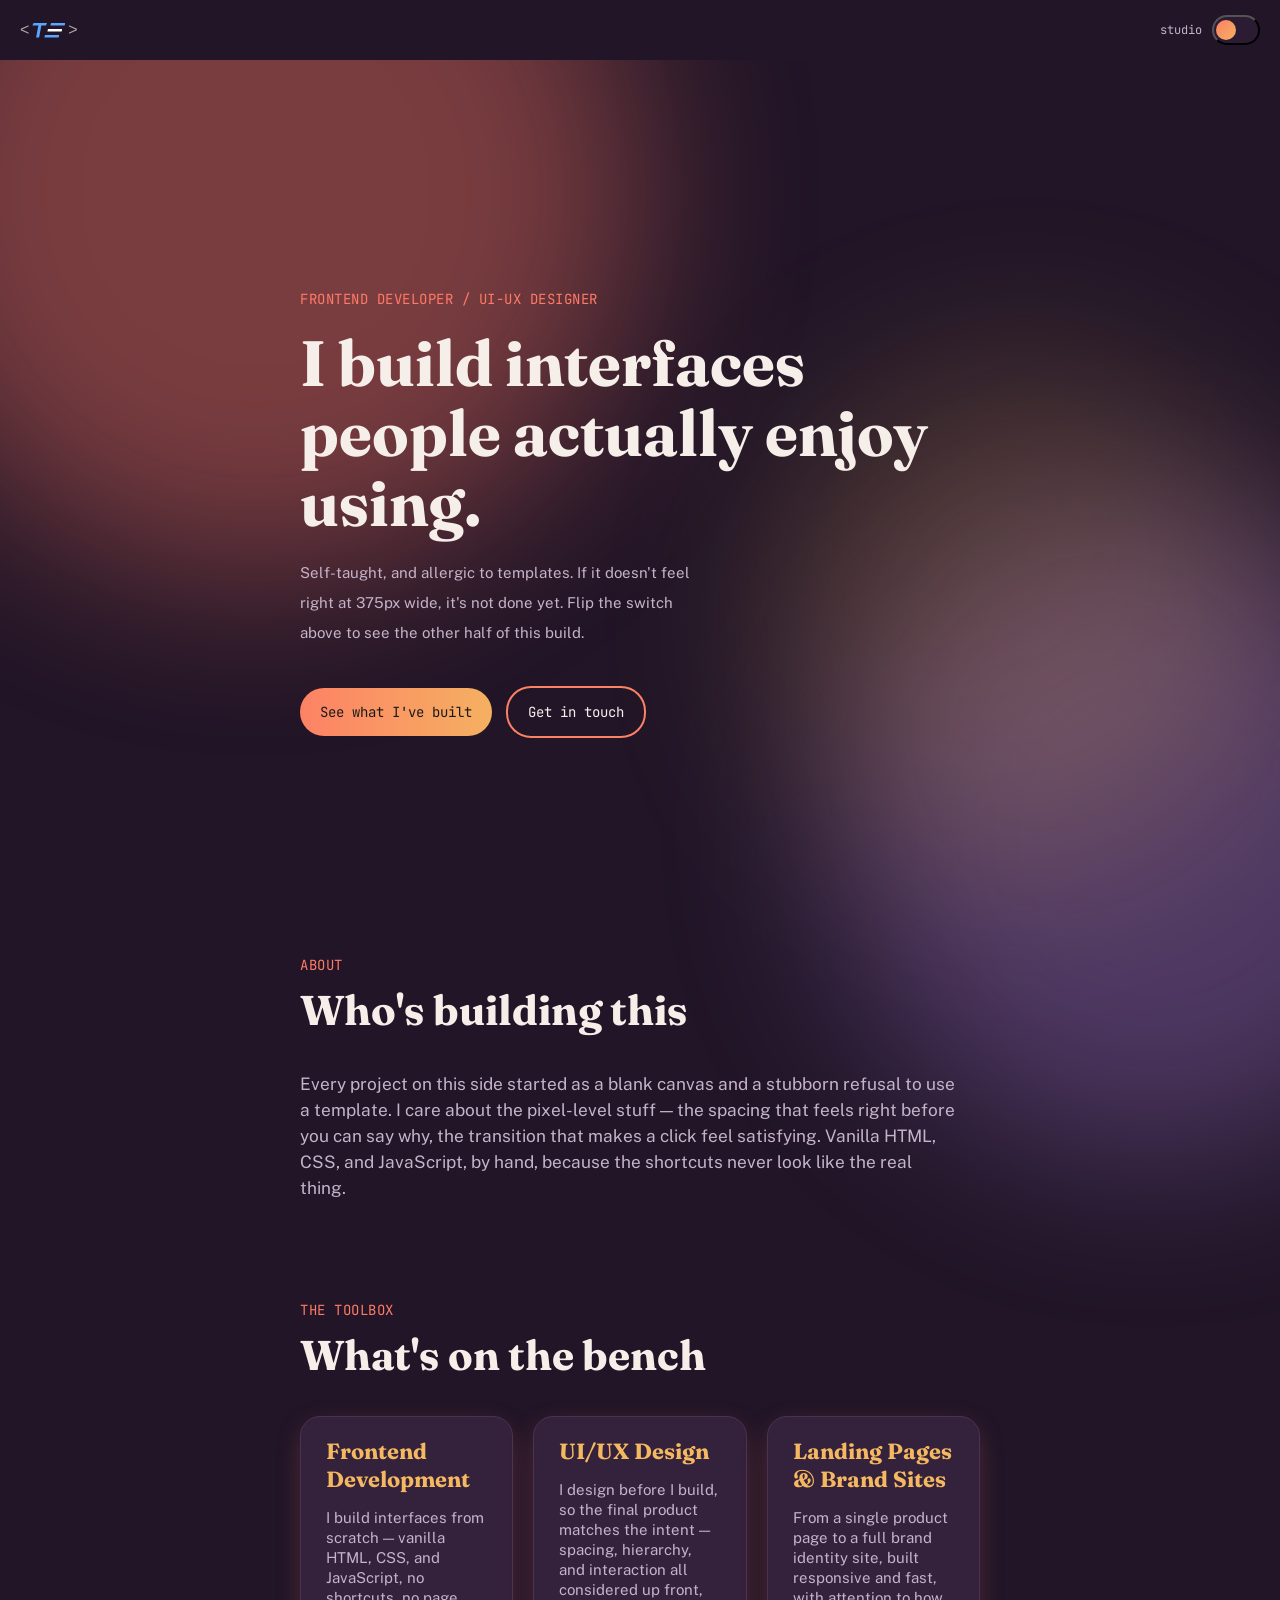
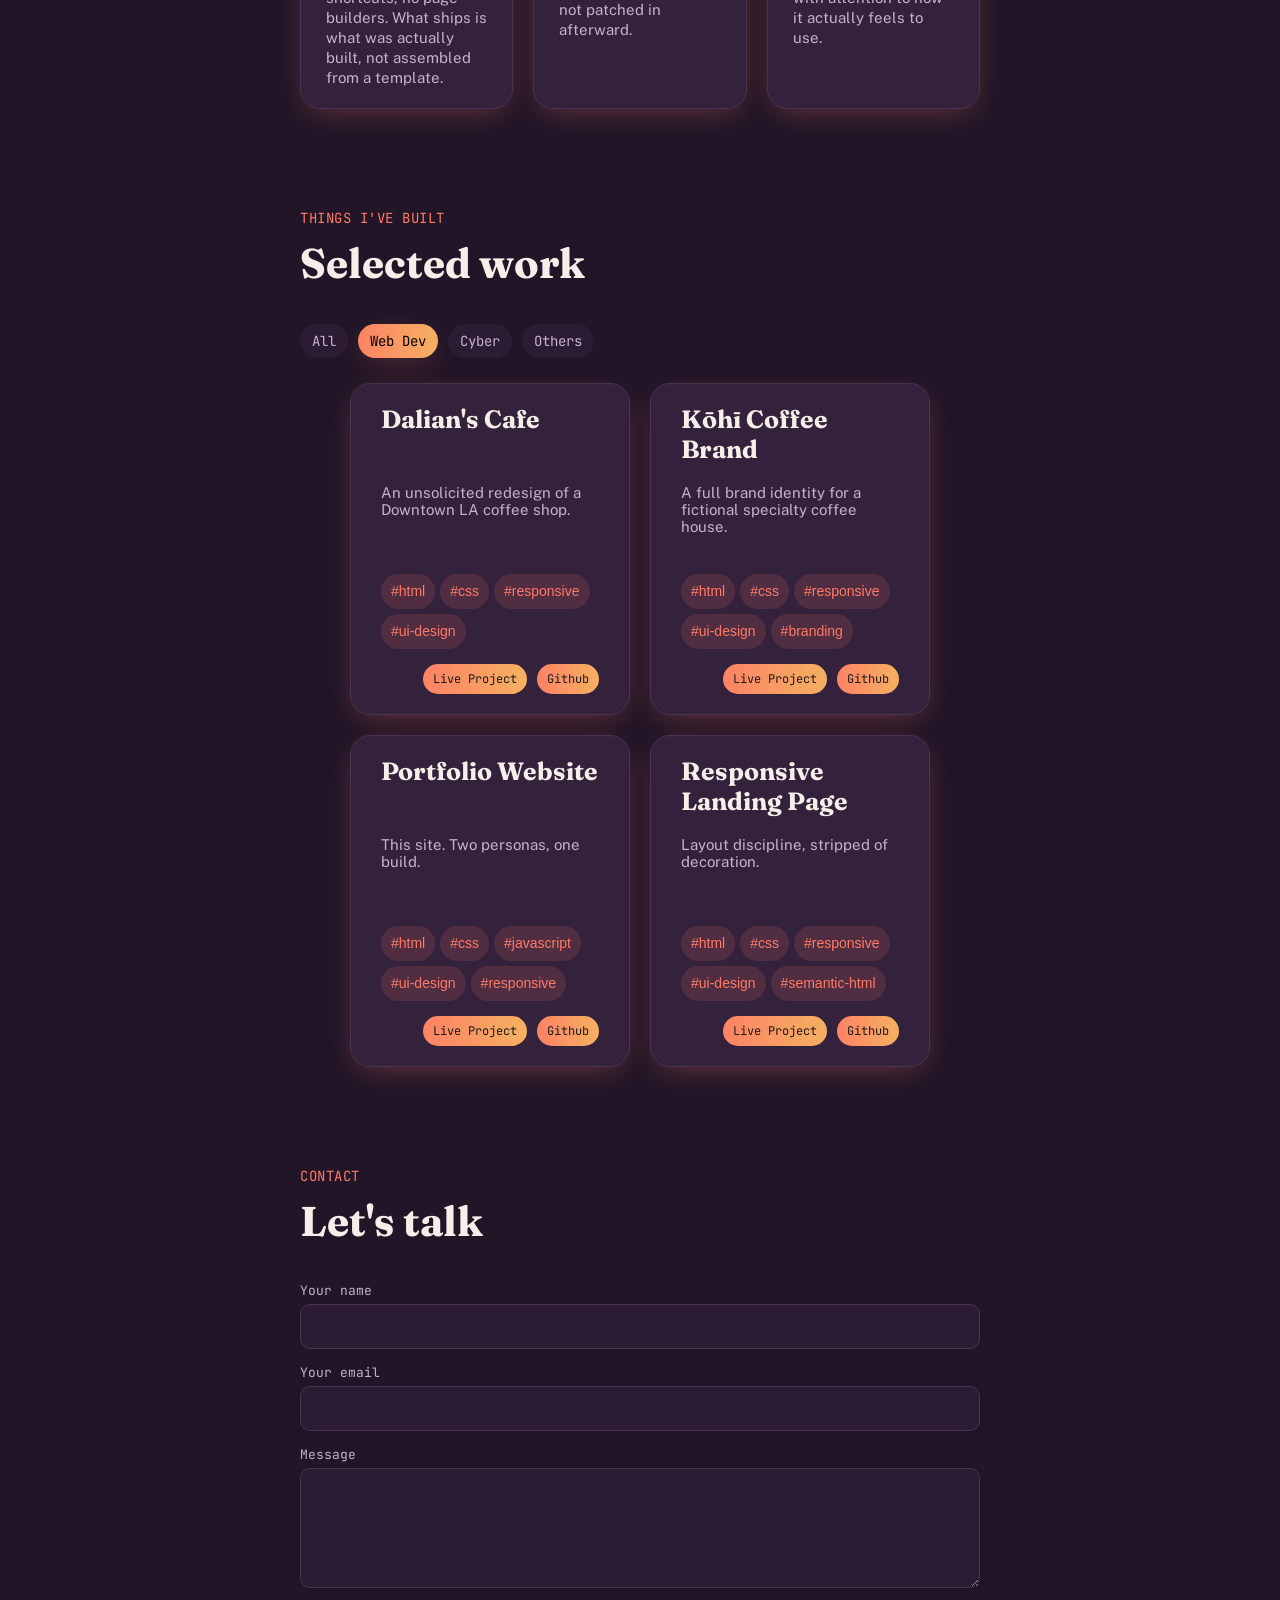
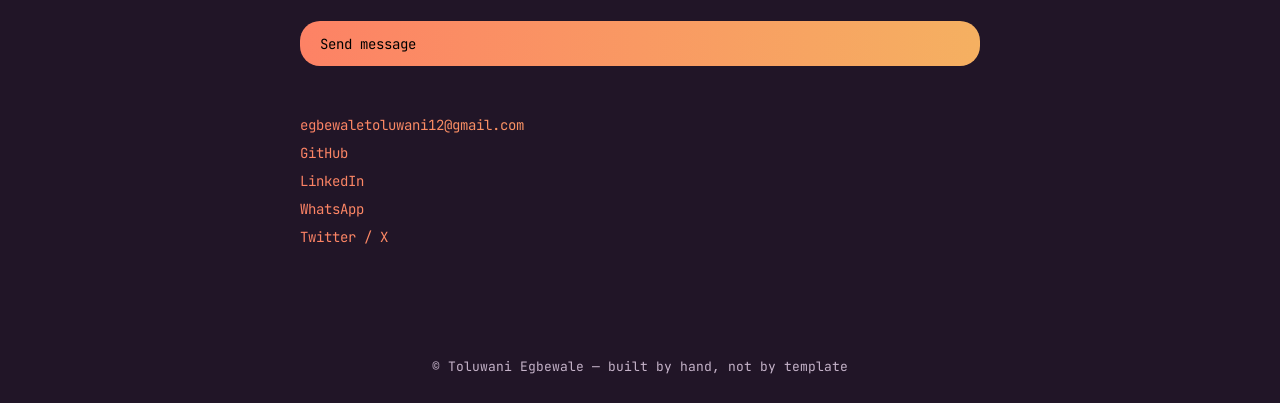
==== commit 2ee4f952: "Add files via upload" ====
--- a/index.html
+++ b/index.html
@@ -21,6 +21,8 @@
         <span class="grid-overlay"></span>
         <span class="scan-line"></span>
     </div>
+
+    <div class="mode-transition" id="mode-transition"></div>
 
     <header>
         <a href="#hero">
@@ -46,21 +48,21 @@
     </section>
 
 
-    <section id="about">
+    <section id="about" data-reveal>
         <span class="eyebrow">ABOUT</span>
         <h2 class="heading">Who's building this</h2>
         <p id="about-bio"></p>
     </section>
 
 
-    <section id="toolbox">
+    <section id="toolbox" data-reveal>
         <span class="eyebrow">THE TOOLBOX</span>
         <h2 id="bring-heading" class="heading"></h2>
-        <div id="roles-grid"></div>
+        <div id="roles-grid" data-reveal></div>
     </section>
 
 
-    <section id="projects">
+    <section id="projects" data-reveal>
         <span class="eyebrow">THINGS I'VE BUILT</span>
         <h2 class="heading">Selected work</h2>
         <div class="filter-row">
@@ -73,19 +75,20 @@
     </section>
 
 
-    <section id="contact">
+    <section id="contact" data-reveal>
         <span class="eyebrow">CONTACT</span>
         <h2 class="heading">Let's talk</h2>
         <div id="contact-body">
-            <form action="" method="post">
+            <form id="form">
                 <p>Your name</p>
-                <input type="text" required>
+                <input type="text" name="name" required>
                 <p>Your email</p>
-                <input type="email" name="" id="" required>
+                <input type="email" name="email" id="" required>
                 <p>Message</p>
-                <textarea name="" id="" required></textarea>
+                <textarea name="message" id="" required></textarea>
                 <br>
-                <button type="submit">Send message</button>
+                <button id="submitFormButton" type="submit">Send message</button>
+                <p id="formSent"></p>
             </form>
             <div class="links" style="display: flex; flex-direction: column;">
                 <a href="mailto:egbewaletoluwani12@gmail.com">egbewaletoluwani12@gmail.com</a>
--- a/css/main.css
+++ b/css/main.css
@@ -52,6 +52,14 @@
     height: 40vw;
     background: var(--blob3);
     opacity: 0.2;
+}
+
+:root[data-mode="studio"] .grid-overlay {
+    display: none;
+}
+
+:root[data-mode="studio"] .scan-line {
+    display: none;
 }
 
 :root[data-mode="ops"] .blob {
@@ -67,7 +75,30 @@
     top: 0;
     width: 100%;
     height: 70%;
-}
+    mask-image: radial-gradient(ellipse 100% 50% at 50% 55%, black 40%, transparent 100%);
+}
+
+:root[data-mode="ops"] .bg-decor .scan-line {
+    position: absolute;
+    left: 0;
+    z-index: 0;
+    right: 0;
+    height: 3px;
+    background: linear-gradient(90deg, transparent, #39e1c856 10%, #39e1c856 90%, transparent 100%);
+    animation: scanLine 6s infinite linear;
+}
+
+@keyframes scanLine {
+    from {
+        top: -5%;
+    }
+
+    to {
+        top: 105%;
+    }
+}
+
+
 
 /* -------------------- header / logo -------------------- */
 header {
@@ -163,10 +194,6 @@
     z-index: 1;
 }
 
-#hero {
-    margin-bottom: 130px;
-}
-
 .eyebrow {
     display: block;
     color: var(--eyebrow);
@@ -186,6 +213,7 @@
 /* -------------------- hero -------------------- */
 #hero {
     margin-top: var(--margin-top);
+    margin-bottom: 130px;
     padding: 0 25px;
 }
 
@@ -340,7 +368,7 @@
     margin: 10px 0 15px;
 }
 
-.project-card > div {
+.projectTags{
     display: flex;
     flex-wrap: wrap;
     gap: 5px;
@@ -353,6 +381,22 @@
     padding: 0px 10px;
     border-radius: 20px;
     font-size: 14px;
+}
+
+.projectLinks {
+    margin-top: 15px;
+}
+
+.projectLinks a {
+    background: linear-gradient(90deg, var(--projectsButton));
+    border: none;
+    padding: 7px 10px;
+    border-radius: 25px;
+    font-family: "JetBrains Mono", monospace;
+    font-size: 12px;
+    cursor: pointer;
+    color: #1C1A18;
+    text-decoration: none;
 }
 
 /* -------------------- contact -------------------- */
@@ -403,6 +447,7 @@
     font-family: "JetBrains Mono", monospace;
     font-size: 14px;
     cursor: pointer;
+    margin-bottom: 10px;
 }
 
 form button:hover {
@@ -435,6 +480,18 @@
     padding-bottom: 25px;
     position: relative;
     z-index: 1;
+}
+
+/* -------------------- fade in -------------------- */
+[data-reveal] {
+    opacity: 0;
+    transform: translateY(200px);
+    transition: opacity 600ms ease, transform 800ms ease;
+}
+
+[data-reveal].revealed {
+    opacity: 1;
+    transform: translateY(0);
 }
 
 /* -------------------- larger screens -------------------- */
@@ -491,10 +548,6 @@
         grid-template-columns: repeat(3, 1fr); 
     }
 
-    .role-card {
-        
-    }
-
     .role-card h2 {
         font-size: 22px;
         margin-bottom: 15px;
@@ -523,4 +576,16 @@
         margin: 15px 0 20px;
         min-height: 70px;
     }
+
+    .projectTags {
+        min-height: 75px;
+    }
+
+    .project-card div span {
+        height: fit-content;
+    }
+
+    .projectLinks a {
+        height: fit-content;
+    }
 }
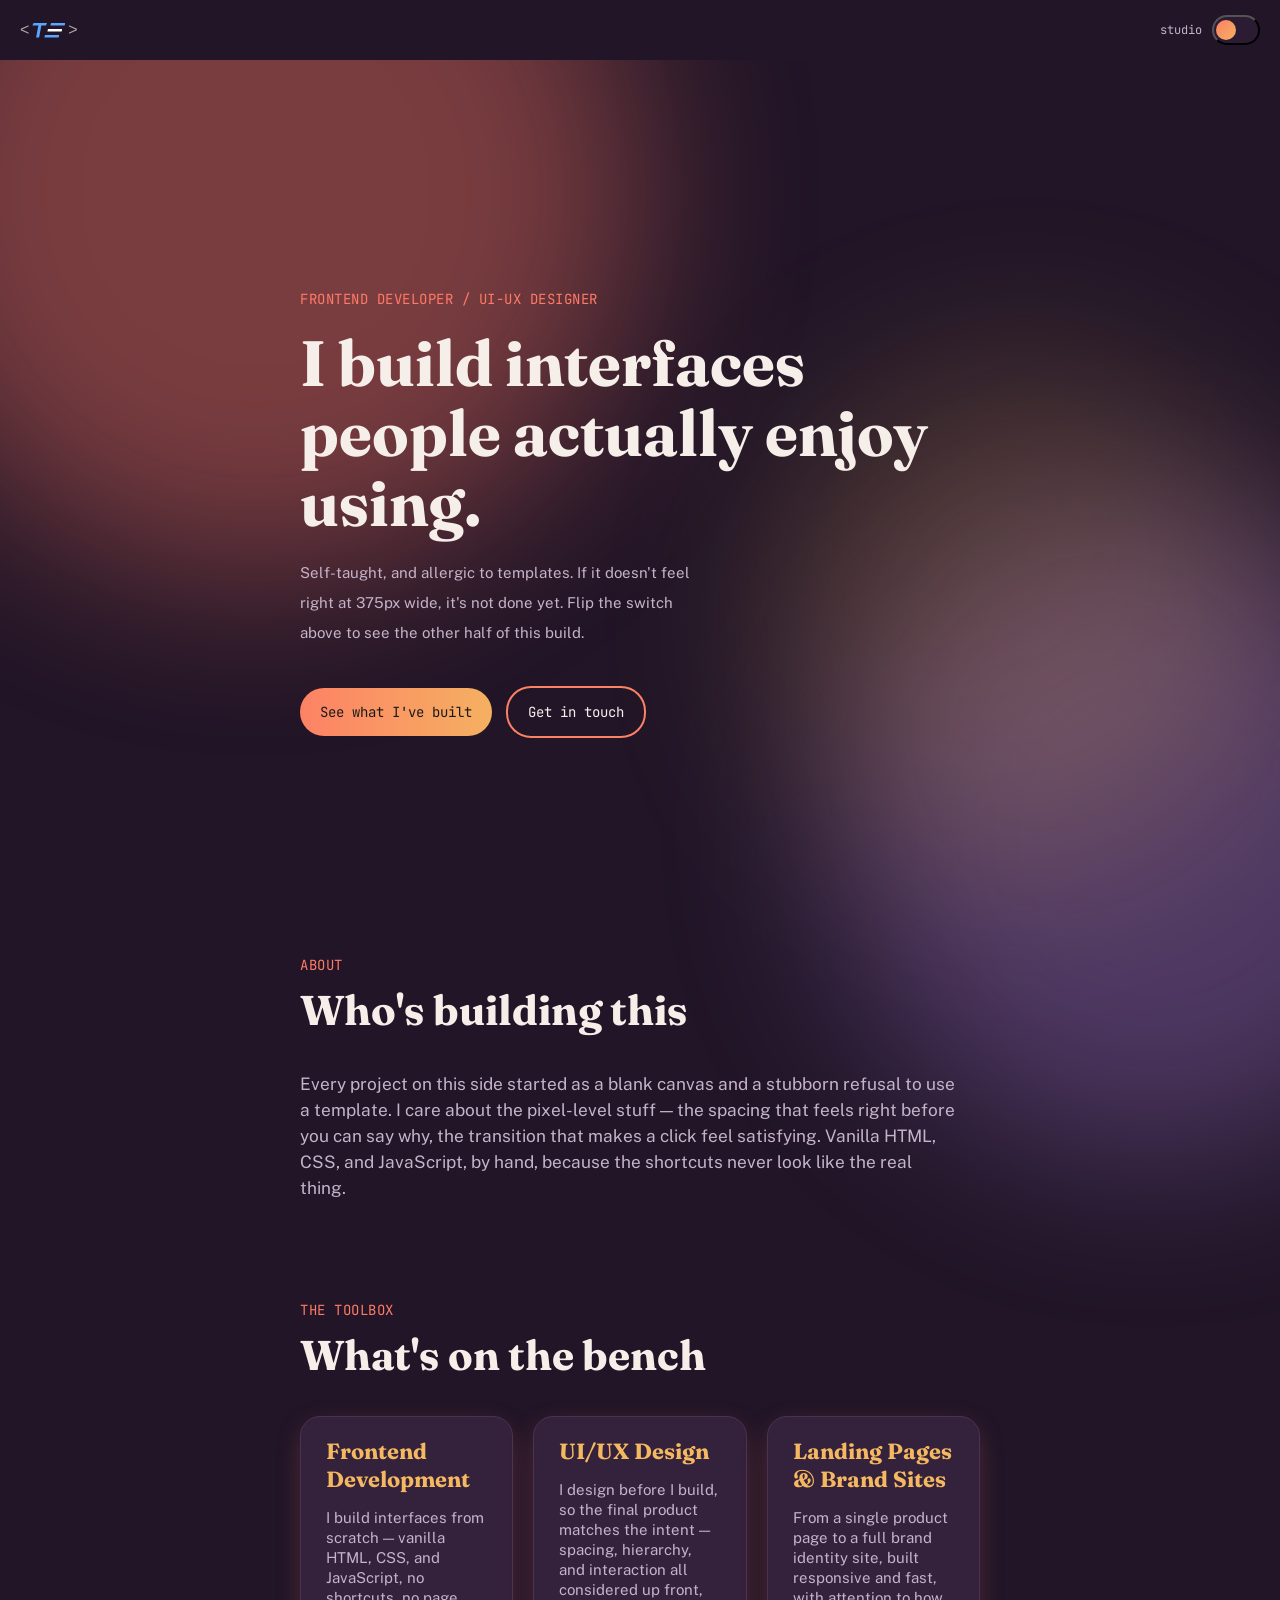
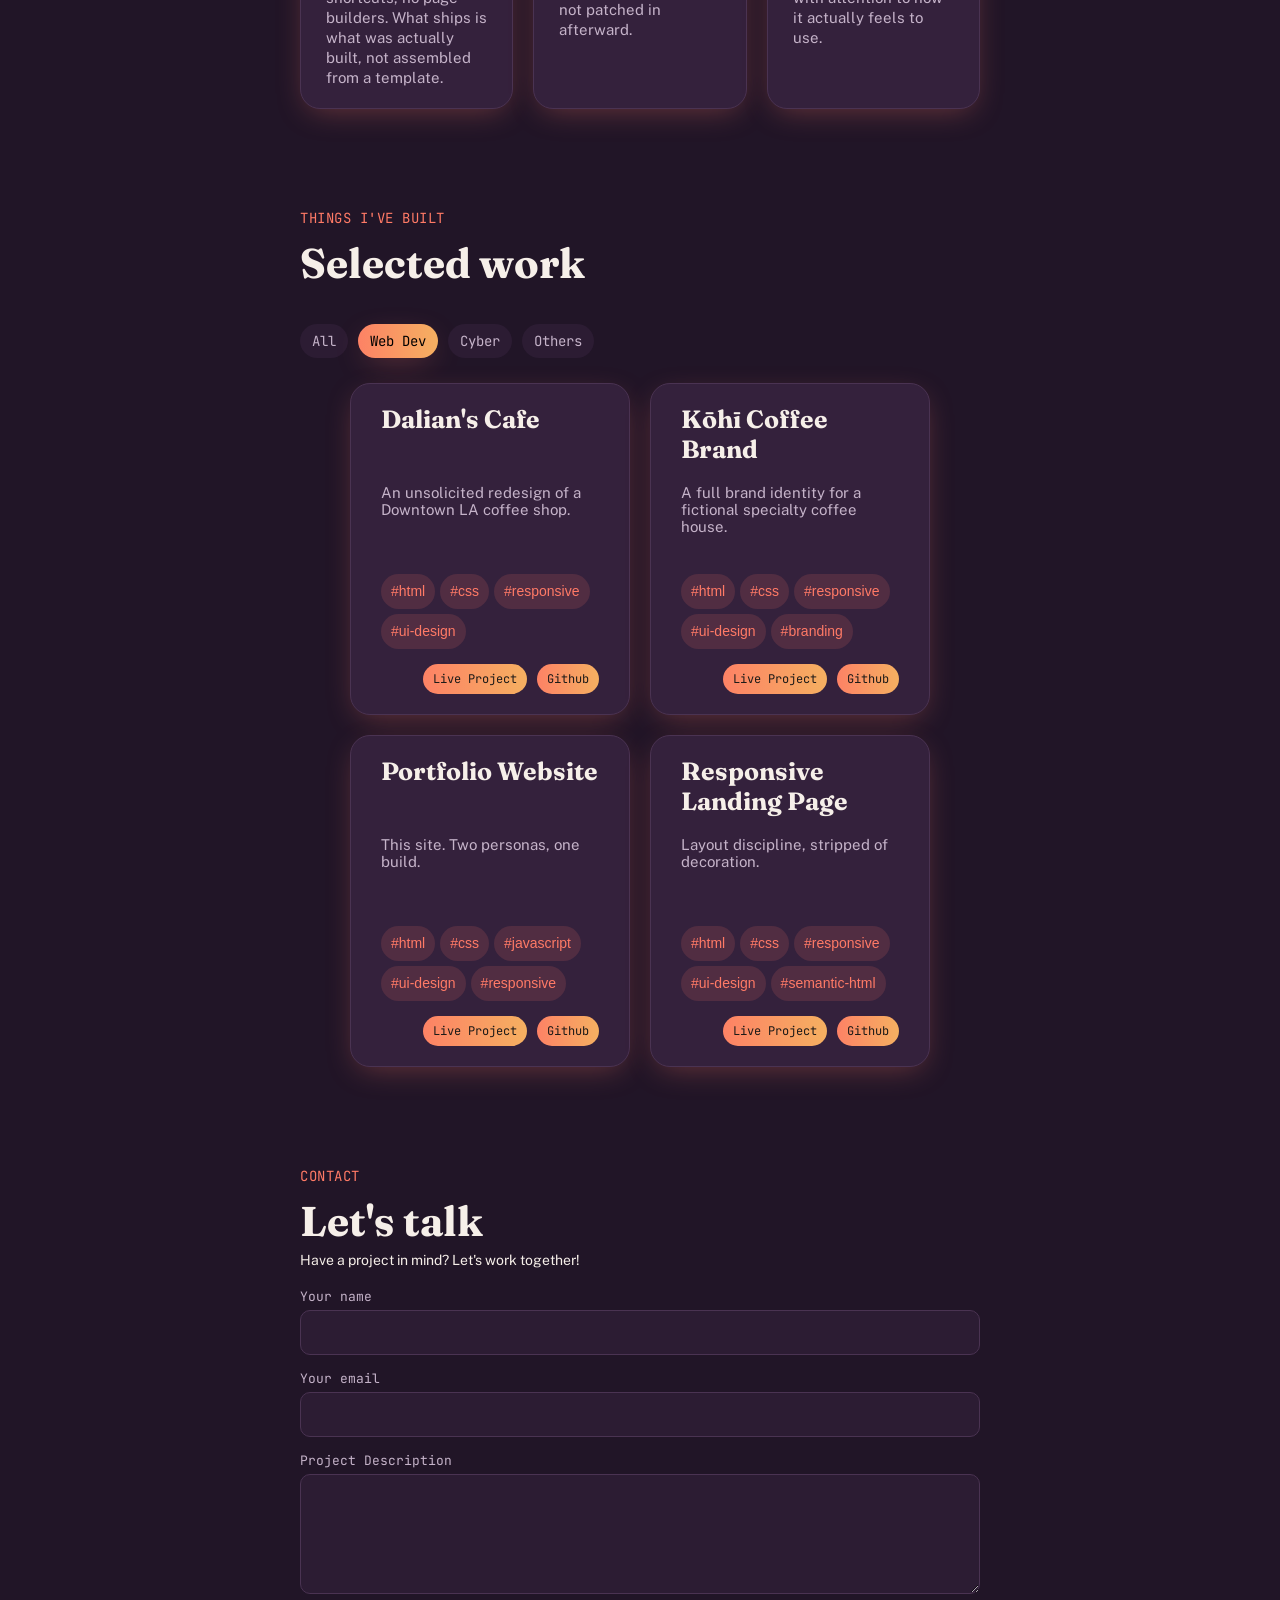
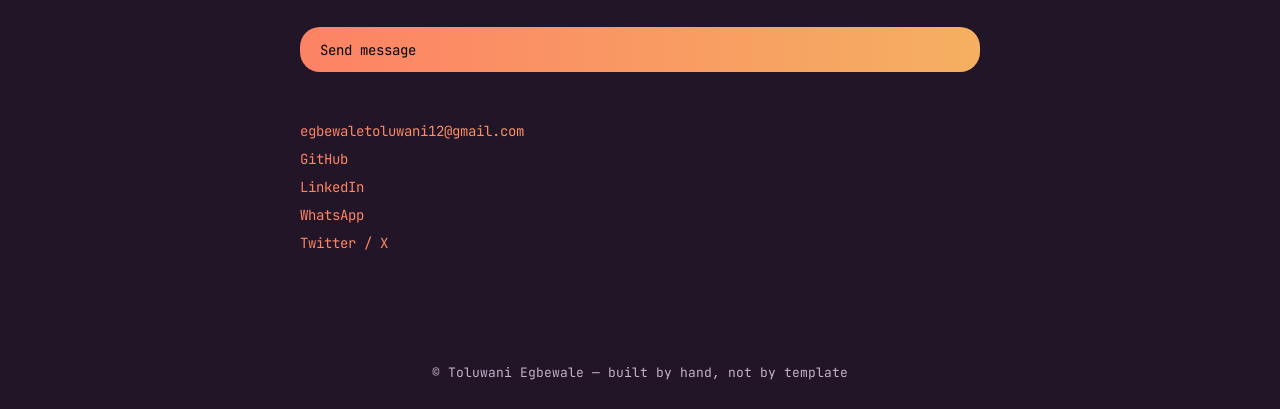
==== commit 2bb57f17: "Add files via upload" ====
--- a/index.html
+++ b/index.html
@@ -25,11 +25,9 @@
     <div class="mode-transition" id="mode-transition"></div>
 
     <header>
-        <a href="#hero">
-            <div class="logo">
+            <div id="logo" class="logo">
                 < <div class="logo-t"></div><div class="logo-e"><div class="logo-e-line"></div><div class="logo-e-line"></div><div class="logo-e-line"></div></div>>
             </div>
-        </a>
         <div class="mode-toggle">
             <span id="mode-label">studio</span>
             <button id="switchMode"></button>
@@ -51,7 +49,7 @@
     <section id="about" data-reveal>
         <span class="eyebrow">ABOUT</span>
         <h2 class="heading">Who's building this</h2>
-        <p id="about-bio"></p>
+        <p id="about-bio" data-reveal></p>
     </section>
 
 
@@ -78,13 +76,14 @@
     <section id="contact" data-reveal>
         <span class="eyebrow">CONTACT</span>
         <h2 class="heading">Let's talk</h2>
+        <p>Have a project in mind? Let's work together!</p>
         <div id="contact-body">
             <form id="form">
                 <p>Your name</p>
                 <input type="text" name="name" required>
                 <p>Your email</p>
                 <input type="email" name="email" id="" required>
-                <p>Message</p>
+                <p>Project Description</p>
                 <textarea name="message" id="" required></textarea>
                 <br>
                 <button id="submitFormButton" type="submit">Send message</button>
--- a/css/theme.css
+++ b/css/theme.css
@@ -26,6 +26,7 @@
     --roleCardBodyC: #C5B3C9;
     --filterChipBack: #2C1C33;
     --tagsBack: #512D42;
+    --contactP: "Public Sans", sans-serif;
     --formTextColor: #C5B3C9;
     --formInputBack: #2C1C33;
     --footerColor: #C5B3C9;
@@ -65,6 +66,7 @@
     --roleCardBodyC: #7FB8AE;
     --filterChipBack: #0D262A;
     --tagsBack: #16484C;
+    --contactP: "JetBrains Mono", monospace;
     --formTextColor: #7FB8AE;
     --formInputBack: #0D262A;
     --footerColor: #7FB8AE;
--- a/css/main.css
+++ b/css/main.css
@@ -97,7 +97,6 @@
         top: 105%;
     }
 }
-
 
 
 /* -------------------- header / logo -------------------- */
@@ -115,9 +114,8 @@
     display: flex;
     align-items: center;
     justify-content: space-between;
-}
-
-header a { text-decoration: none; color: #AEA5A7; }
+    color: #AEA5A7;
+}
 
 .logo { display: flex; align-items: center; }
 
@@ -400,6 +398,18 @@
 }
 
 /* -------------------- contact -------------------- */
+#contact h2 {
+    margin-bottom: 0;
+}
+
+#contact > p {
+    font-family: var(--contactP);
+    color: var(--white);
+    font-size: 14px;
+    margin: 5px 0px 20px;
+}
+
+
 form { display: flex; flex-direction: column; }
 
 form p {
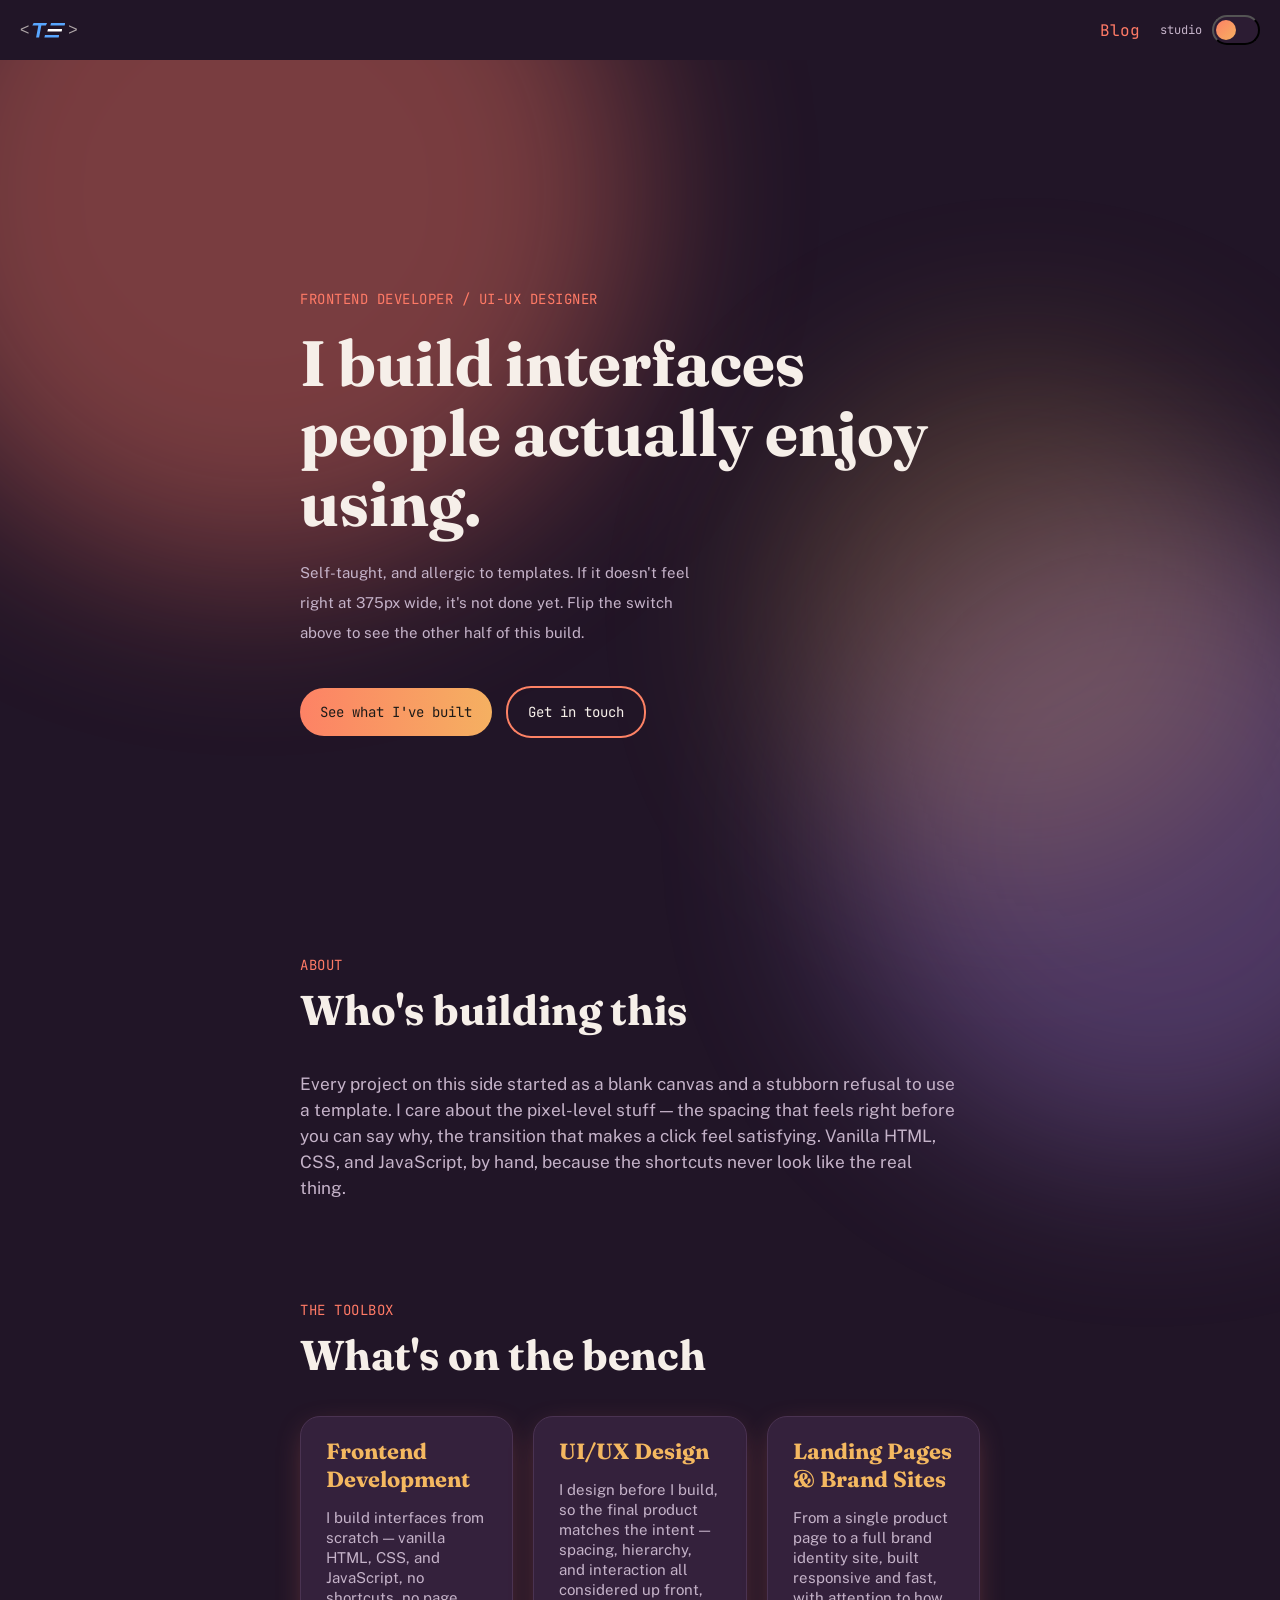
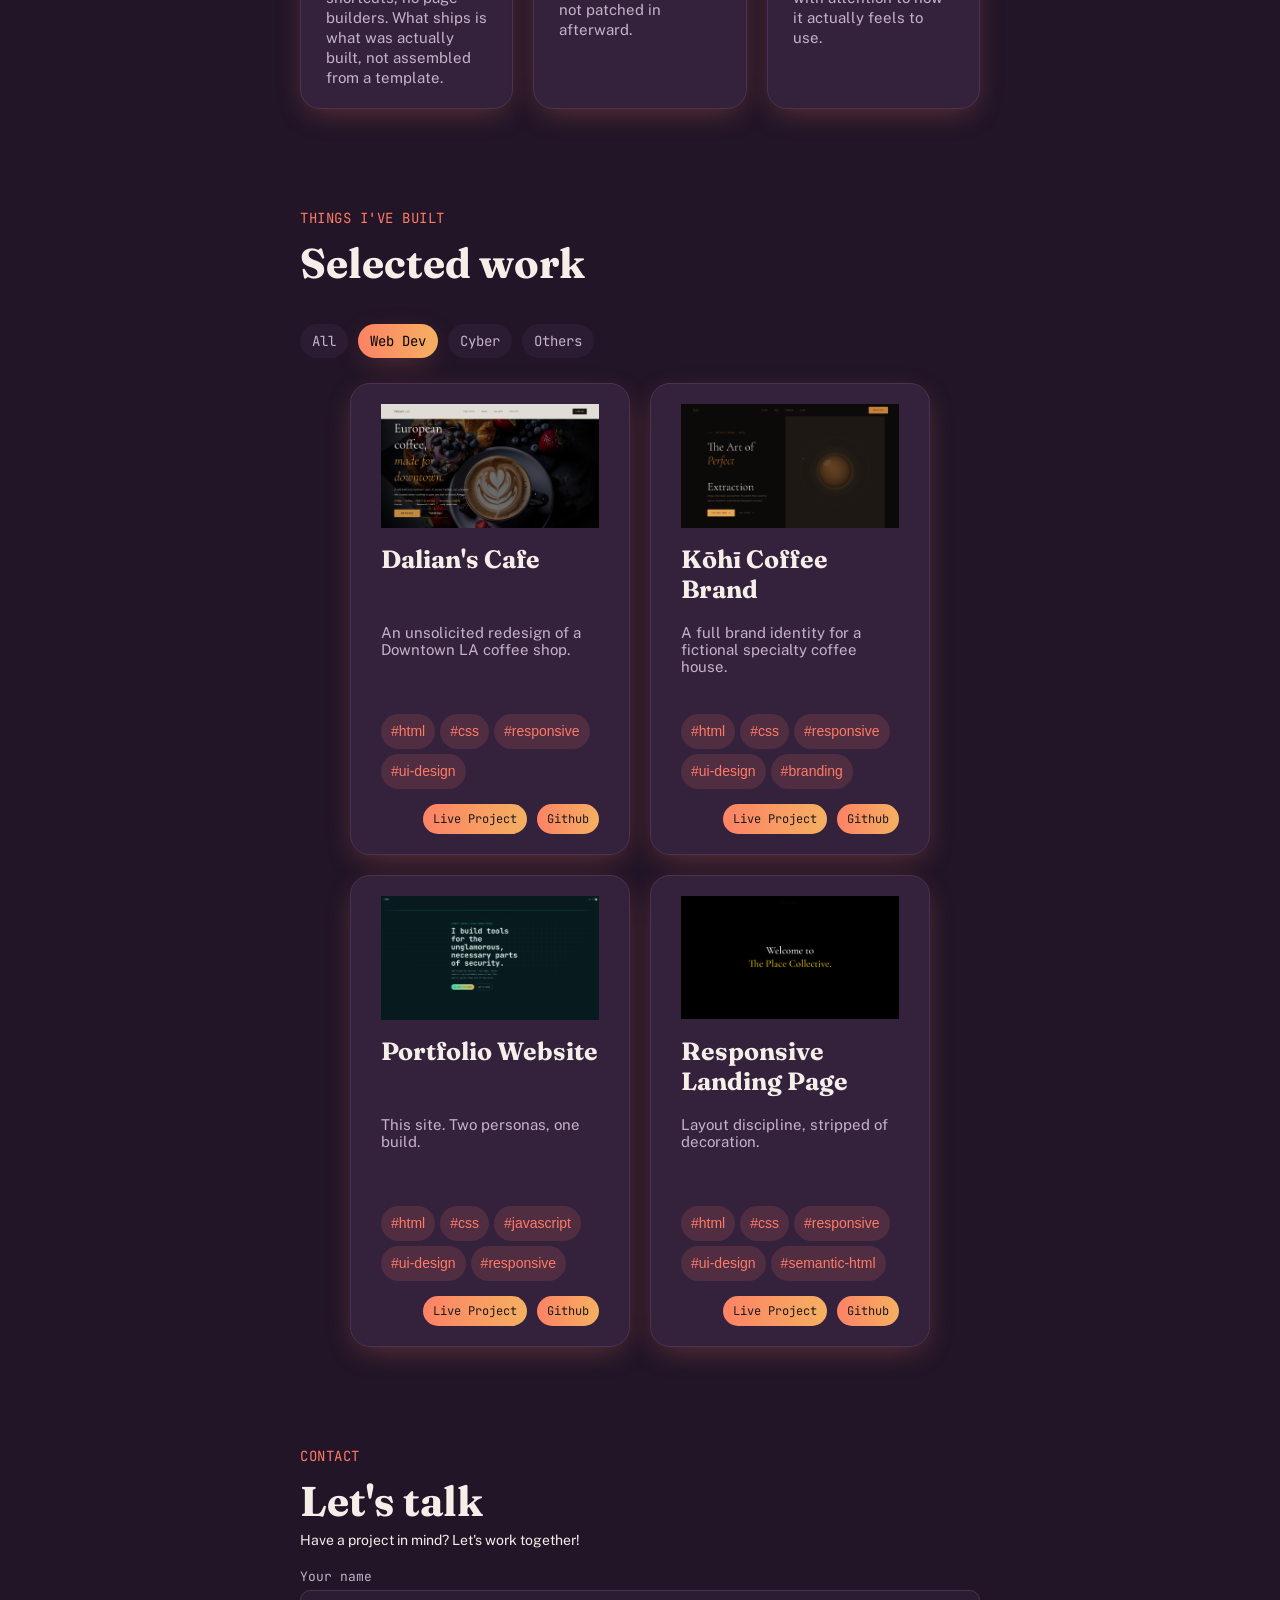
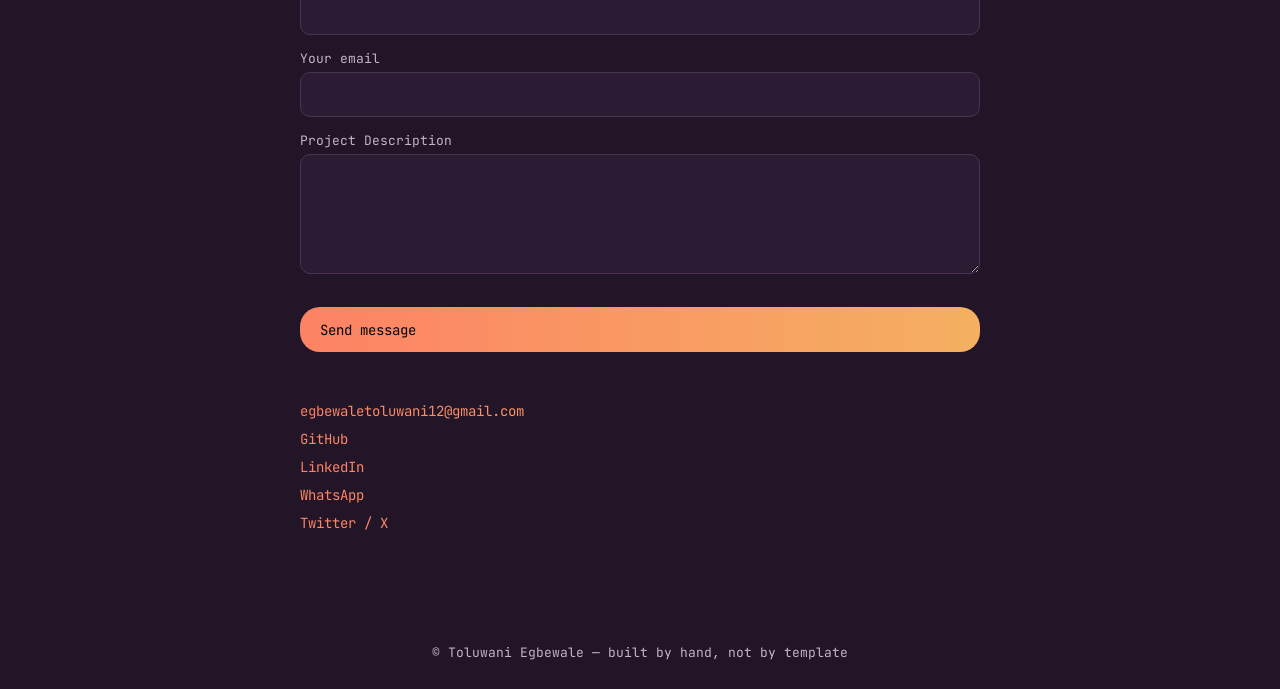
==== commit 7cd15a96: "Add files via upload" ====
--- a/index.html
+++ b/index.html
@@ -26,9 +26,10 @@
 
     <header>
             <div id="logo" class="logo">
-                < <div class="logo-t"></div><div class="logo-e"><div class="logo-e-line"></div><div class="logo-e-line"></div><div class="logo-e-line"></div></div>>
+                &lt; <div class="logo-t"></div><div class="logo-e"><div class="logo-e-line"></div><div class="logo-e-line"></div><div class="logo-e-line"></div></div>&gt;
             </div>
         <div class="mode-toggle">
+            <a href="blog.html">Blog</a>
             <span id="mode-label">studio</span>
             <button id="switchMode"></button>
         </div>
--- a/css/main.css
+++ b/css/main.css
@@ -153,6 +153,13 @@
     gap: 10px;
 }
 
+.mode-toggle a {
+    text-decoration: none;
+    color: var(--accent);
+    font-family: "JetBrains Mono", monospace;
+    margin-right: 10px;
+}
+
 #switchMode {
     position: relative;
     width: 48px;
@@ -351,6 +358,17 @@
 .project-card:hover {
     border-color: var(--accent);
     transform: translateY(-3px);
+}
+
+.projectImage {
+    width: 100%;
+    height: 150px;
+    margin-bottom: 30px;
+}
+
+.image-preview {
+    width: 100%;
+    height: auto;
 }
 
 .project-card h3 {
@@ -576,6 +594,11 @@
         padding: 20px 30px;
     }
 
+    .projectImage {
+        height: 120px;
+        margin-bottom: 20px;
+    }
+
     .project-card h3 {
         font-size: 25px;
         min-height: 65px;
